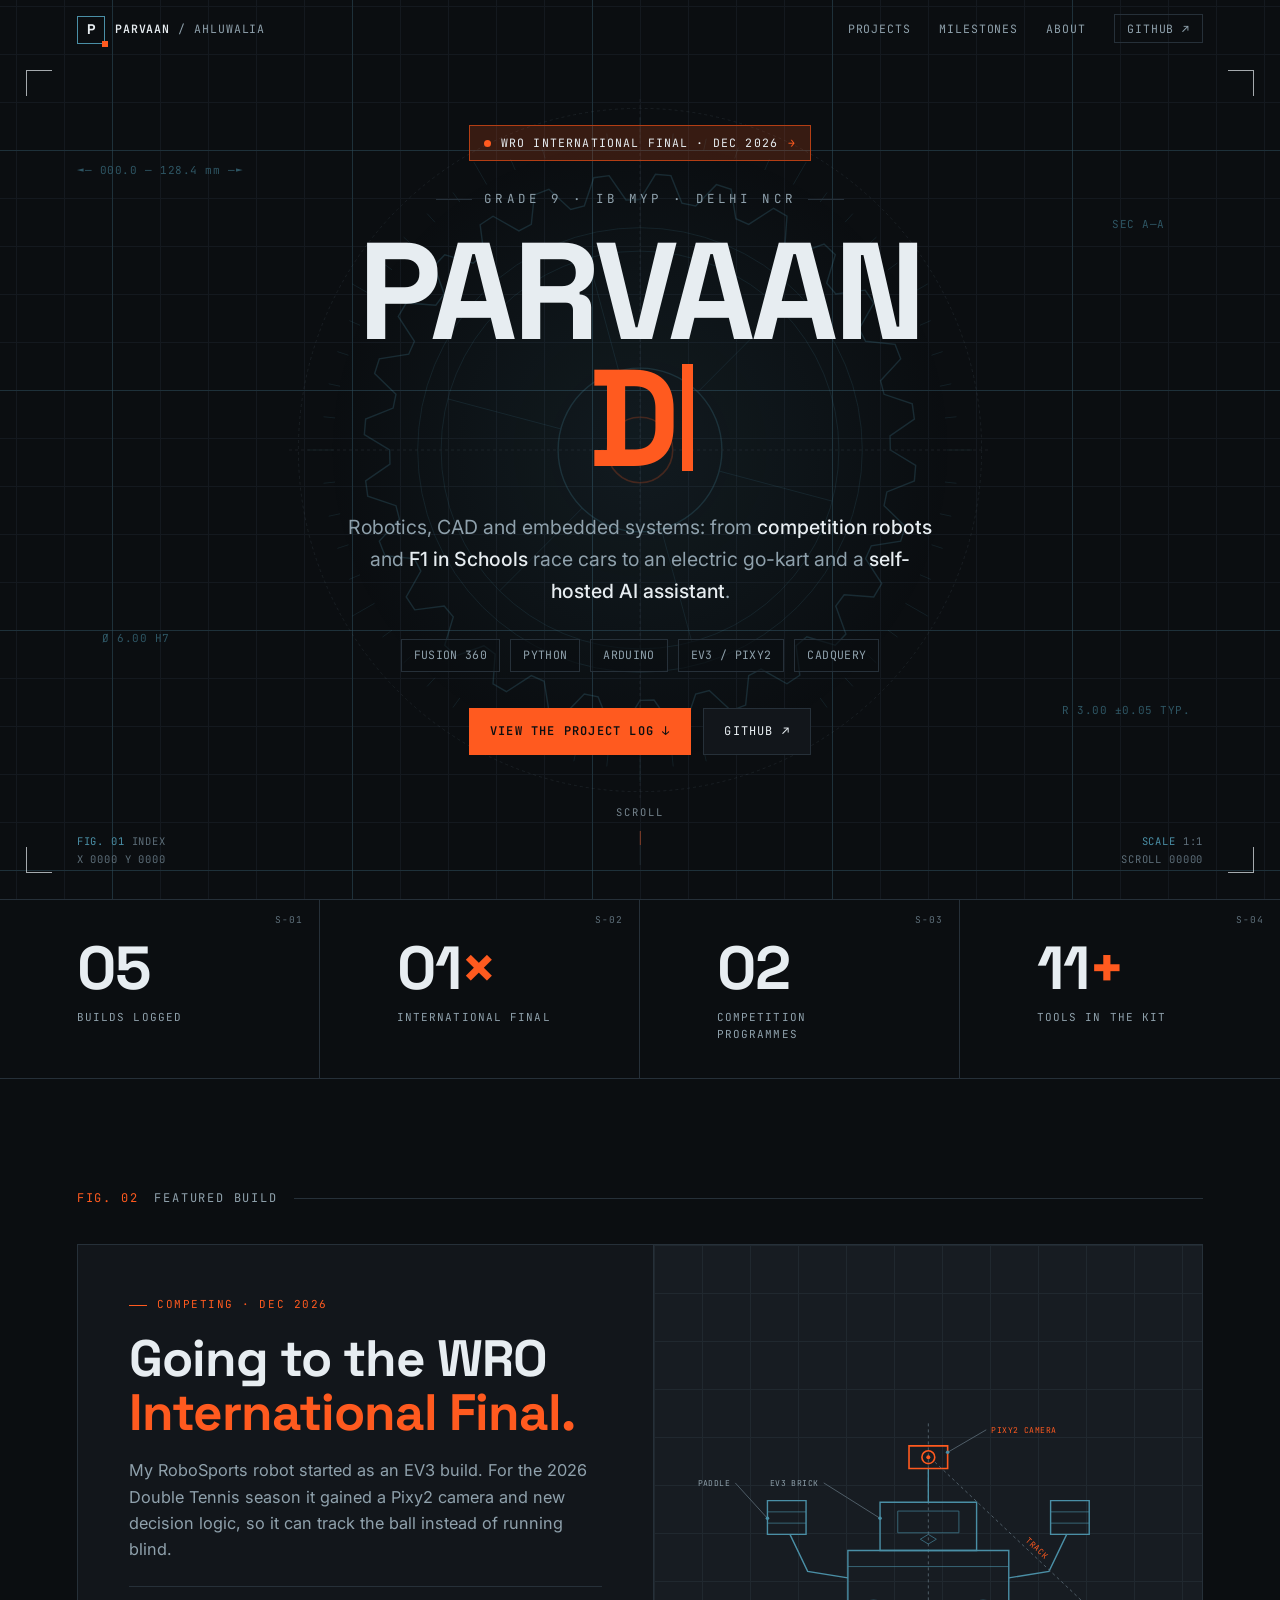
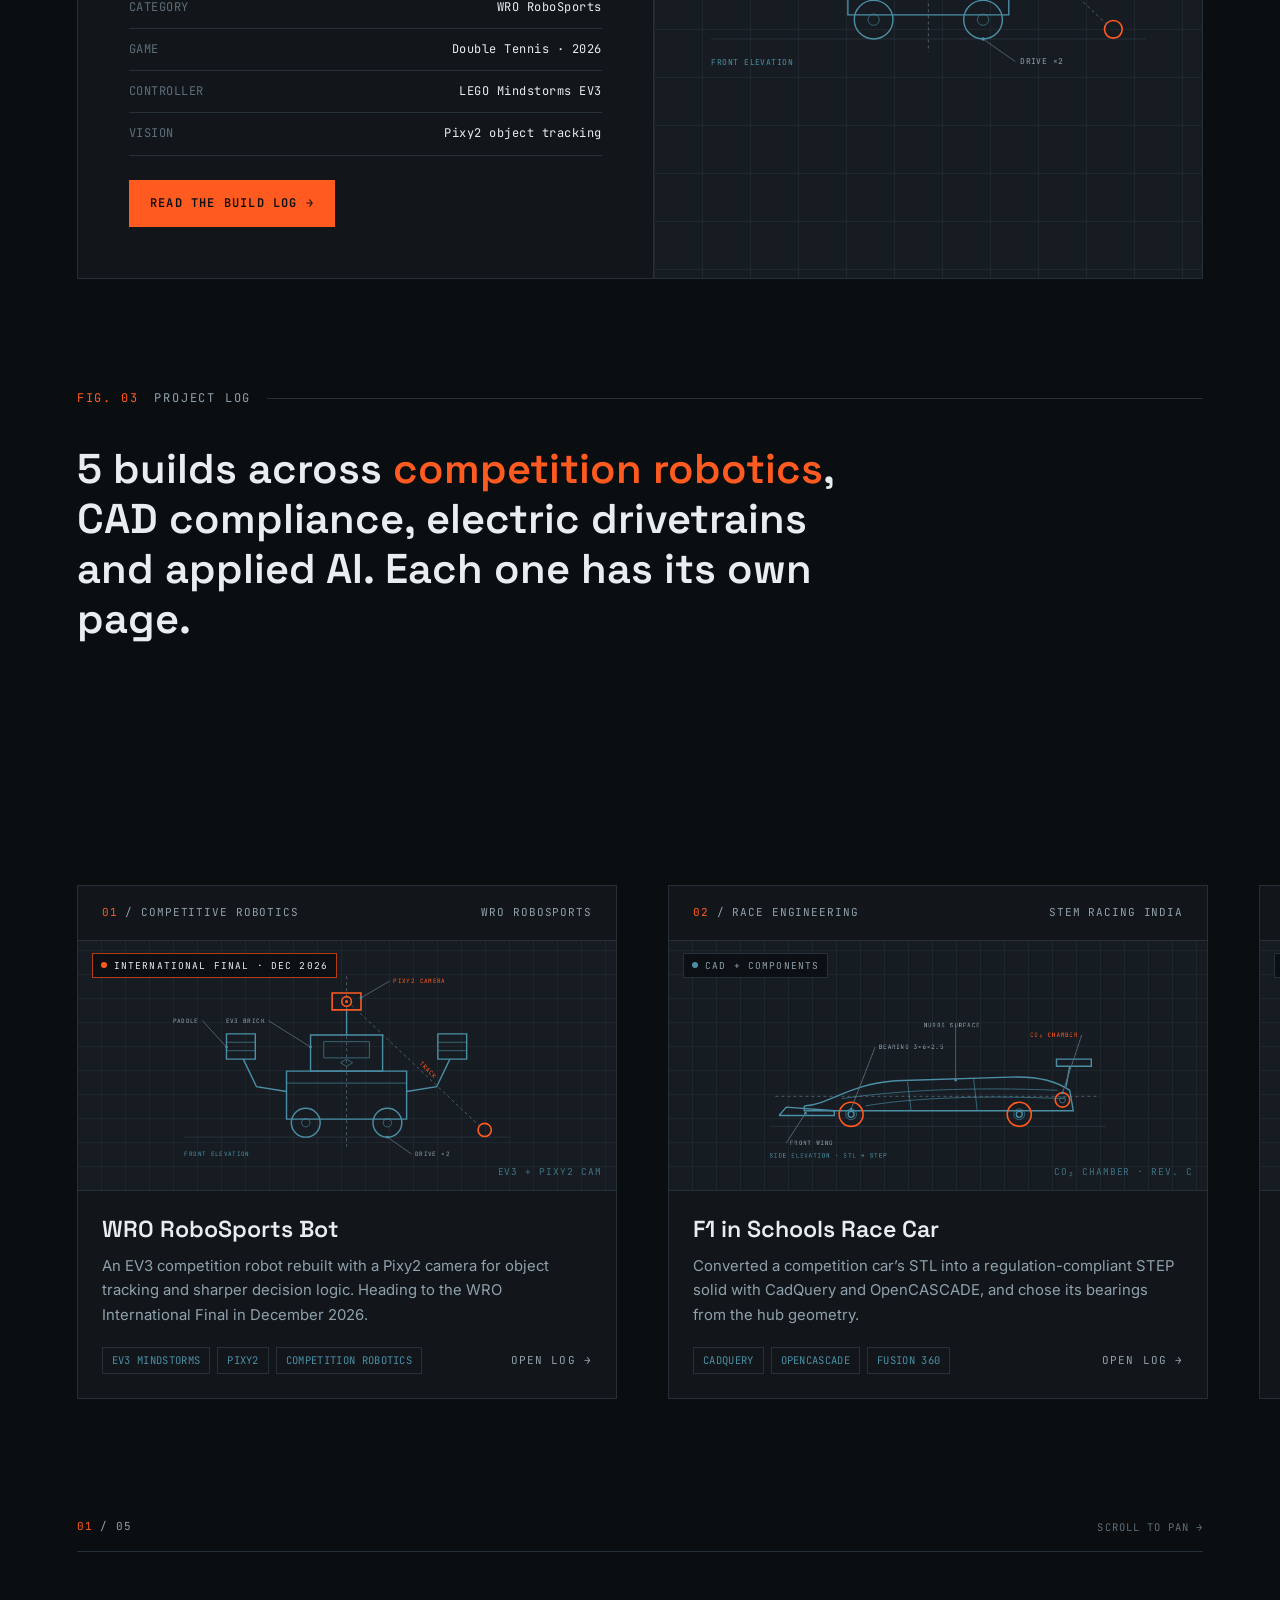
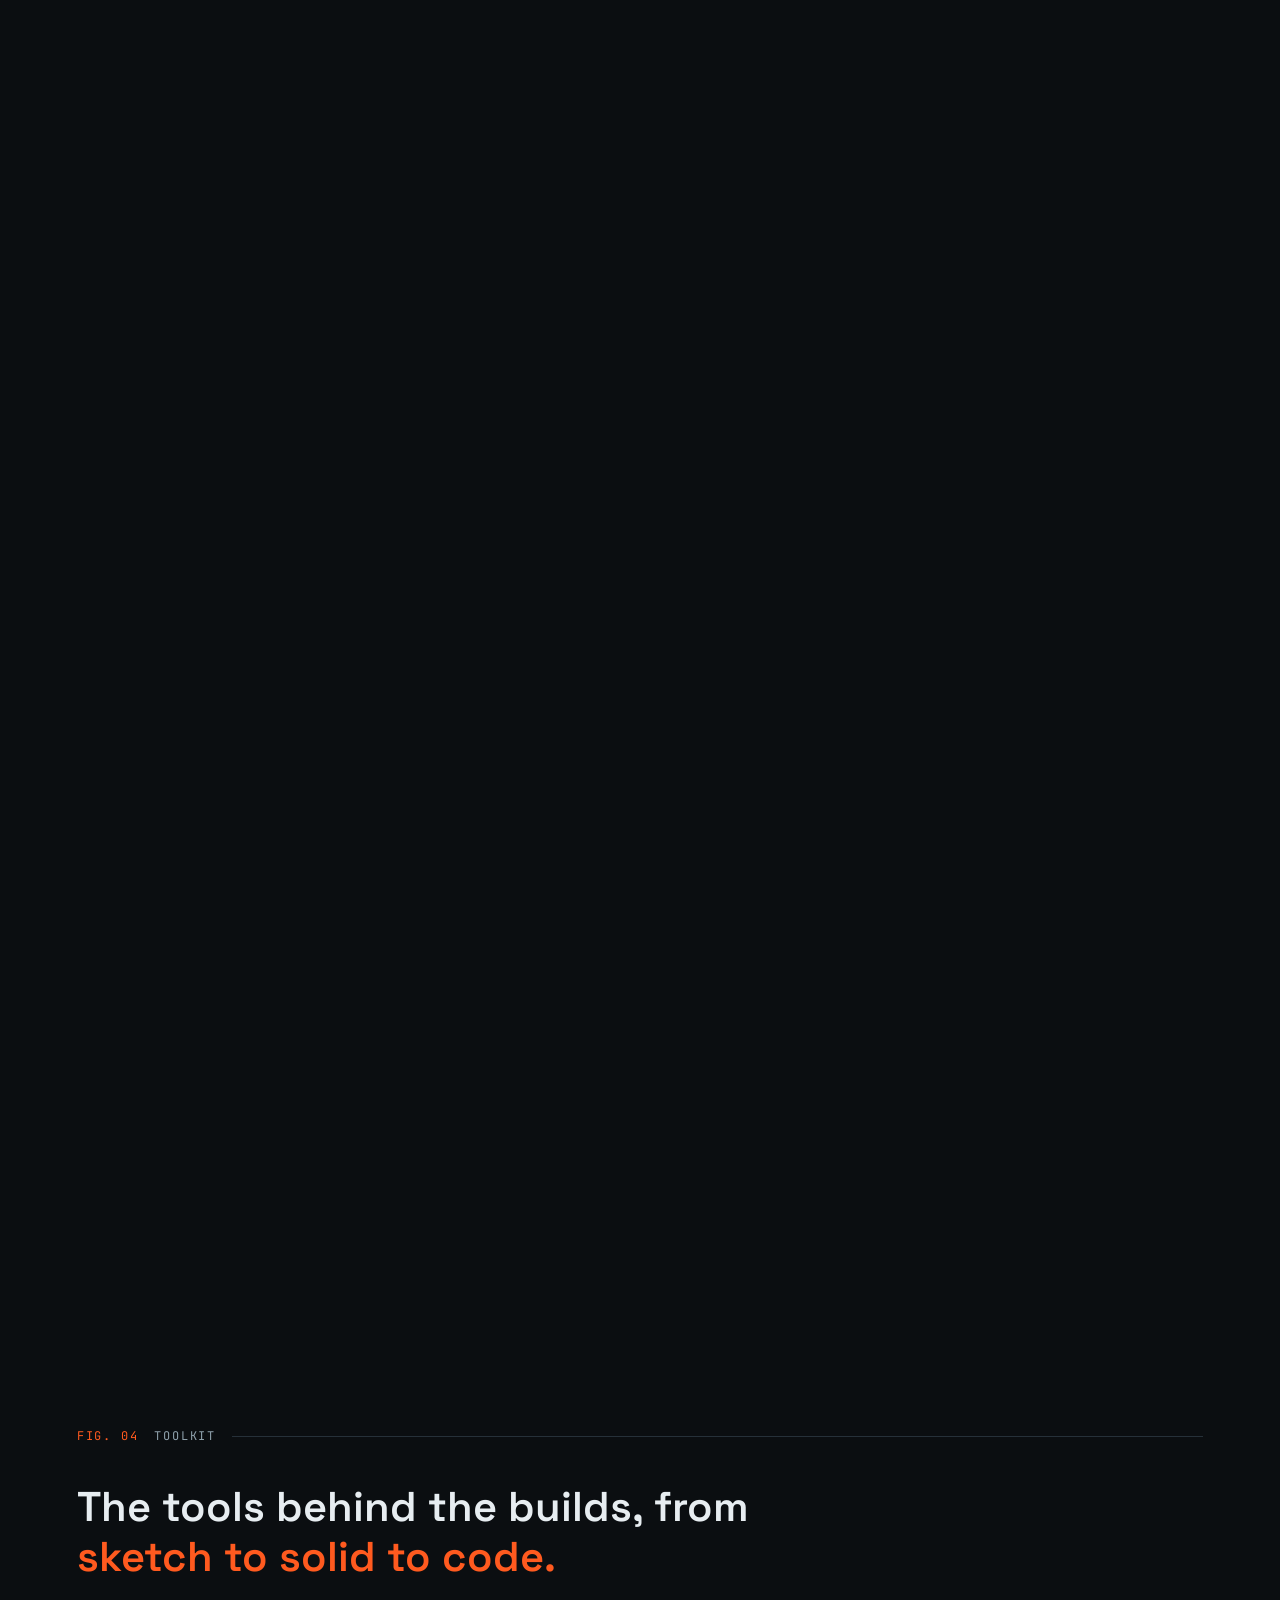
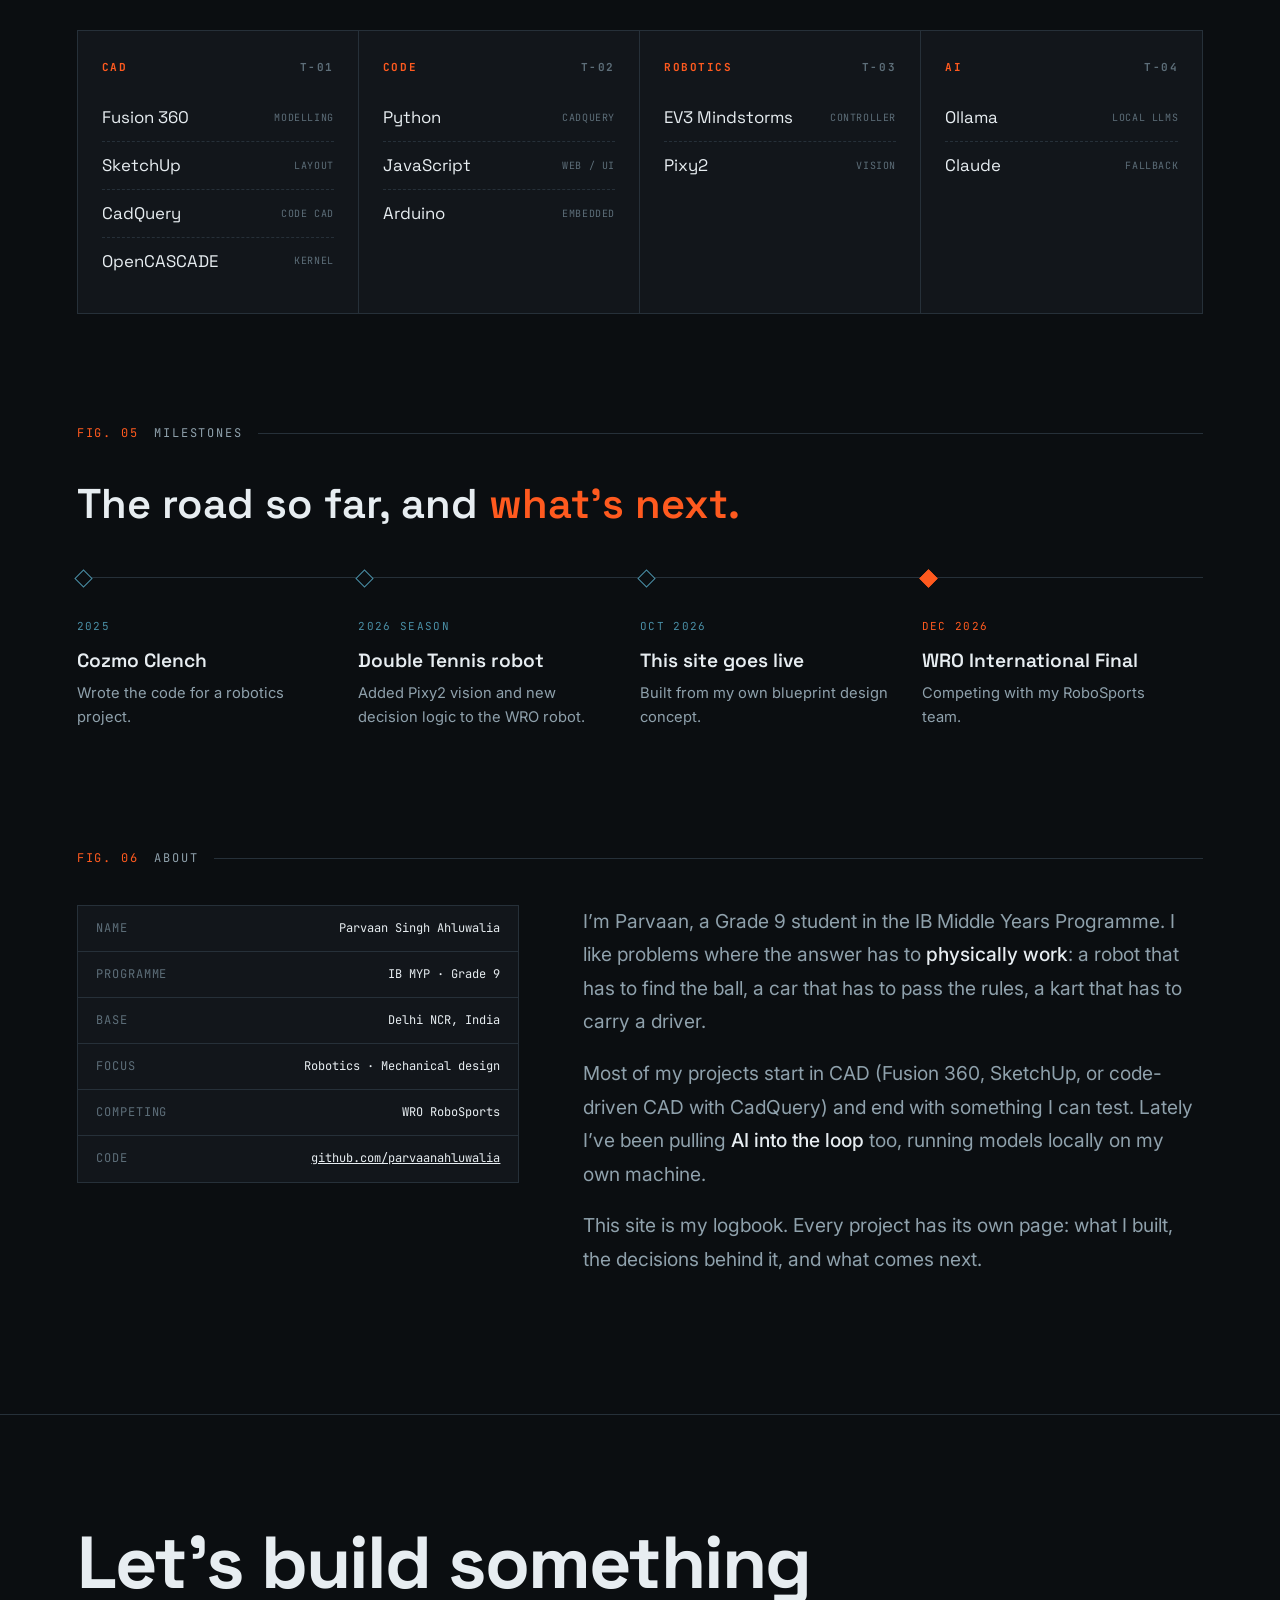
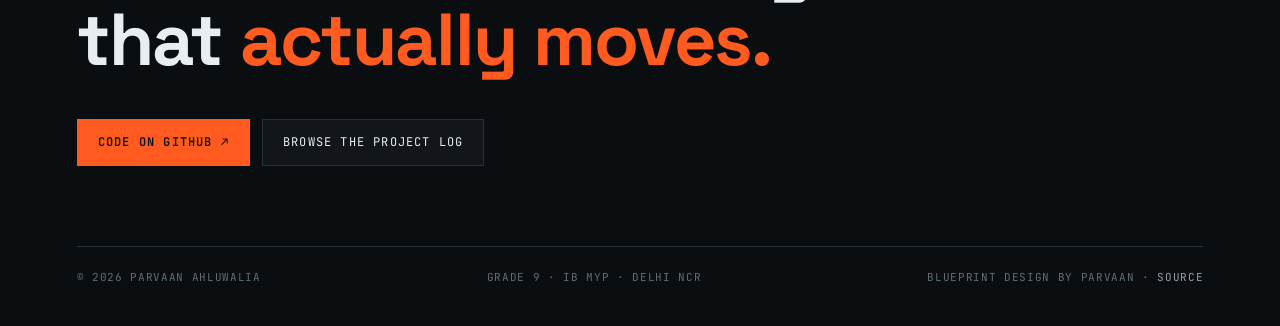
==== index.html @ 3b5e4db1 "Launch engineering portfolio site (blueprint design)" ====
<!DOCTYPE html>
<html lang="en">
<head>
<meta charset="UTF-8">
<meta name="viewport" content="width=device-width, initial-scale=1">
<title>Parvaan Ahluwalia: Engineering Portfolio</title>
<meta name="description" content="Parvaan Singh Ahluwalia: Grade 9 robotics and mechanical design portfolio. WRO International Finalist (Dec 2026), F1 in Schools CAD, an electric go-kart and a self-hosted AI assistant.">
<meta name="author" content="Parvaan Singh Ahluwalia">
<link rel="canonical" href="https://parvaanahluwalia.github.io/">
<meta name="theme-color" content="#0B0E11">
<meta property="og:type" content="website">
<meta property="og:site_name" content="Parvaan Ahluwalia · Engineering Portfolio">
<meta property="og:title" content="Parvaan Ahluwalia: Engineering Portfolio">
<meta property="og:description" content="Parvaan Singh Ahluwalia: Grade 9 robotics and mechanical design portfolio. WRO International Finalist (Dec 2026), F1 in Schools CAD, an electric go-kart and a self-hosted AI assistant.">
<meta property="og:url" content="https://parvaanahluwalia.github.io/">
<meta property="og:image" content="https://parvaanahluwalia.github.io/assets/og/home.png">
<meta property="og:image:width" content="1200">
<meta property="og:image:height" content="630">
<meta property="og:image:alt" content="Parvaan Ahluwalia: Engineering Portfolio">
<meta name="twitter:card" content="summary_large_image">
<meta name="twitter:title" content="Parvaan Ahluwalia: Engineering Portfolio">
<meta name="twitter:description" content="Parvaan Singh Ahluwalia: Grade 9 robotics and mechanical design portfolio. WRO International Finalist (Dec 2026), F1 in Schools CAD, an electric go-kart and a self-hosted AI assistant.">
<meta name="twitter:image" content="https://parvaanahluwalia.github.io/assets/og/home.png">
<link rel="icon" href="assets/favicon.svg" type="image/svg+xml">
<link rel="preconnect" href="https://fonts.googleapis.com">
<link rel="preconnect" href="https://fonts.gstatic.com" crossorigin>
<link href="https://fonts.googleapis.com/css2?family=Space+Grotesk:wght@500;600;700&family=JetBrains+Mono:wght@400;500;600&family=Inter:wght@400;500;600&display=swap" rel="stylesheet">
<link rel="stylesheet" href="assets/css/site.css">
<script type="application/ld+json">{"@context": "https://schema.org", "@type": "Person", "name": "Parvaan Singh Ahluwalia", "url": "https://parvaanahluwalia.github.io/", "sameAs": ["https://github.com/parvaanahluwalia"], "knowsAbout": ["Robotics", "Mechanical design", "CAD", "Embedded systems", "Applied AI"]}</script>
</head>
<body>
<a class="skip" href="#main">Skip to content</a>
<header class="nav">
  <a class="brand" href="" aria-label="Parvaan Ahluwalia: home"><span class="brand-mark">P</span><span class="brand-name"><b>PARVAAN</b> / AHLUWALIA</span></a>
  <nav aria-label="Main"><ul class="nav-links">
    <li class=""><a href="#projects">Projects</a></li>
    <li class="hide-sm"><a href="#milestones">Milestones</a></li>
    <li class="hide-sm"><a href="#about">About</a></li>
    <li><a class="nav-gh" href="https://github.com/parvaanahluwalia" rel="me noopener" target="_blank">GitHub ↗</a></li>
  </ul></nav>
</header>
<div class="crosshair" id="crosshair" aria-hidden="true"><span></span></div>
<main id="main">
<section class="hero" id="hero" aria-label="Introduction">
  <div class="bp-layer bp-minor" id="bpMinor"></div>
  <div class="bp-layer bp-major" id="bpMajor"></div>
  <div class="hero-glow"></div>
  <div class="hero-gear" id="heroGear"><svg class="dwg draw" viewBox="0 0 600 600" aria-hidden="true">
  <circle class="c" cx="300" cy="300" r="292"/>
  <line class="s2" x1="562.0" y1="300.0" x2="584.0" y2="300.0"/><line class="s2" x1="560.6" y1="327.4" x2="570.5" y2="328.4"/><line class="s2" x1="556.3" y1="354.5" x2="566.1" y2="356.6"/><line class="s2" x1="549.2" y1="381.0" x2="558.7" y2="384.1"/><line class="s2" x1="539.3" y1="406.6" x2="548.5" y2="410.6"/><line class="s2" x1="526.9" y1="431.0" x2="546.0" y2="442.0"/><line class="s2" x1="512.0" y1="454.0" x2="520.1" y2="459.9"/><line class="s2" x1="494.7" y1="475.3" x2="502.1" y2="482.0"/><line class="s2" x1="475.3" y1="494.7" x2="482.0" y2="502.1"/><line class="s2" x1="454.0" y1="512.0" x2="459.9" y2="520.1"/><line class="s2" x1="431.0" y1="526.9" x2="442.0" y2="546.0"/><line class="s2" x1="406.6" y1="539.3" x2="410.6" y2="548.5"/><line class="s2" x1="381.0" y1="549.2" x2="384.1" y2="558.7"/><line class="s2" x1="354.5" y1="556.3" x2="356.6" y2="566.1"/><line class="s2" x1="327.4" y1="560.6" x2="328.4" y2="570.5"/><line class="s2" x1="300.0" y1="562.0" x2="300.0" y2="584.0"/><line class="s2" x1="272.6" y1="560.6" x2="271.6" y2="570.5"/><line class="s2" x1="245.5" y1="556.3" x2="243.4" y2="566.1"/><line class="s2" x1="219.0" y1="549.2" x2="215.9" y2="558.7"/><line class="s2" x1="193.4" y1="539.3" x2="189.4" y2="548.5"/><line class="s2" x1="169.0" y1="526.9" x2="158.0" y2="546.0"/><line class="s2" x1="146.0" y1="512.0" x2="140.1" y2="520.1"/><line class="s2" x1="124.7" y1="494.7" x2="118.0" y2="502.1"/><line class="s2" x1="105.3" y1="475.3" x2="97.9" y2="482.0"/><line class="s2" x1="88.0" y1="454.0" x2="79.9" y2="459.9"/><line class="s2" x1="73.1" y1="431.0" x2="54.0" y2="442.0"/><line class="s2" x1="60.7" y1="406.6" x2="51.5" y2="410.6"/><line class="s2" x1="50.8" y1="381.0" x2="41.3" y2="384.1"/><line class="s2" x1="43.7" y1="354.5" x2="33.9" y2="356.6"/><line class="s2" x1="39.4" y1="327.4" x2="29.5" y2="328.4"/><line class="s2" x1="38.0" y1="300.0" x2="16.0" y2="300.0"/><line class="s2" x1="39.4" y1="272.6" x2="29.5" y2="271.6"/><line class="s2" x1="43.7" y1="245.5" x2="33.9" y2="243.4"/><line class="s2" x1="50.8" y1="219.0" x2="41.3" y2="215.9"/><line class="s2" x1="60.7" y1="193.4" x2="51.5" y2="189.4"/><line class="s2" x1="73.1" y1="169.0" x2="54.0" y2="158.0"/><line class="s2" x1="88.0" y1="146.0" x2="79.9" y2="140.1"/><line class="s2" x1="105.3" y1="124.7" x2="97.9" y2="118.0"/><line class="s2" x1="124.7" y1="105.3" x2="118.0" y2="97.9"/><line class="s2" x1="146.0" y1="88.0" x2="140.1" y2="79.9"/><line class="s2" x1="169.0" y1="73.1" x2="158.0" y2="54.0"/><line class="s2" x1="193.4" y1="60.7" x2="189.4" y2="51.5"/><line class="s2" x1="219.0" y1="50.8" x2="215.9" y2="41.3"/><line class="s2" x1="245.5" y1="43.7" x2="243.4" y2="33.9"/><line class="s2" x1="272.6" y1="39.4" x2="271.6" y2="29.5"/><line class="s2" x1="300.0" y1="38.0" x2="300.0" y2="16.0"/><line class="s2" x1="327.4" y1="39.4" x2="328.4" y2="29.5"/><line class="s2" x1="354.5" y1="43.7" x2="356.6" y2="33.9"/><line class="s2" x1="381.0" y1="50.8" x2="384.1" y2="41.3"/><line class="s2" x1="406.6" y1="60.7" x2="410.6" y2="51.5"/><line class="s2" x1="431.0" y1="73.1" x2="442.0" y2="54.0"/><line class="s2" x1="454.0" y1="88.0" x2="459.9" y2="79.9"/><line class="s2" x1="475.3" y1="105.3" x2="482.0" y2="97.9"/><line class="s2" x1="494.7" y1="124.7" x2="502.1" y2="118.0"/><line class="s2" x1="512.0" y1="146.0" x2="520.1" y2="140.1"/><line class="s2" x1="526.9" y1="169.0" x2="546.0" y2="158.0"/><line class="s2" x1="539.3" y1="193.4" x2="548.5" y2="189.4"/><line class="s2" x1="549.2" y1="219.0" x2="558.7" y2="215.9"/><line class="s2" x1="556.3" y1="245.5" x2="566.1" y2="243.4"/><line class="s2" x1="560.6" y1="272.6" x2="570.5" y2="271.6"/>
  <path class="s" d="M514.0,300.0 L535.6,313.2 L534.5,326.4 L511.0,335.8 L508.6,347.6 L526.8,365.3 L522.8,377.9 L497.7,381.9 L492.8,392.9 L506.6,414.2 L499.8,425.6 L474.5,423.8 L467.3,433.4 L476.0,457.3 L466.9,466.9 L442.6,459.6 L433.4,467.3 L436.6,492.5 L425.6,499.8 L403.5,487.3 L392.9,492.8 L390.3,518.0 L377.9,522.8 L359.2,505.6 L347.6,508.6 L339.5,532.7 L326.4,534.5 L312.0,513.7 L300.0,514.0 L286.8,535.6 L273.6,534.5 L264.2,511.0 L252.4,508.6 L234.7,526.8 L222.1,522.8 L218.1,497.7 L207.1,492.8 L185.8,506.6 L174.4,499.8 L176.2,474.5 L166.6,467.3 L142.7,476.0 L133.1,466.9 L140.4,442.6 L132.7,433.4 L107.5,436.6 L100.2,425.6 L112.7,403.5 L107.2,392.9 L82.0,390.3 L77.2,377.9 L94.4,359.2 L91.4,347.6 L67.3,339.5 L65.5,326.4 L86.3,312.0 L86.0,300.0 L64.4,286.8 L65.5,273.6 L89.0,264.2 L91.4,252.4 L73.2,234.7 L77.2,222.1 L102.3,218.1 L107.2,207.1 L93.4,185.8 L100.2,174.4 L125.5,176.2 L132.7,166.6 L124.0,142.7 L133.1,133.1 L157.4,140.4 L166.6,132.7 L163.4,107.5 L174.4,100.2 L196.5,112.7 L207.1,107.2 L209.7,82.0 L222.1,77.2 L240.8,94.4 L252.4,91.4 L260.5,67.3 L273.6,65.5 L288.0,86.3 L300.0,86.0 L313.2,64.4 L326.4,65.5 L335.8,89.0 L347.6,91.4 L365.3,73.2 L377.9,77.2 L381.9,102.3 L392.9,107.2 L414.2,93.4 L425.6,100.2 L423.8,125.5 L433.4,132.7 L457.3,124.0 L466.9,133.1 L459.6,157.4 L467.3,166.6 L492.5,163.4 L499.8,174.4 L487.3,196.5 L492.8,207.1 L518.0,209.7 L522.8,222.1 L505.6,240.8 L508.6,252.4 L532.7,260.5 L534.5,273.6 L513.7,288.0 Z"/>
  <circle class="s2" cx="300" cy="300" r="190"/>
  <circle class="s2" cx="300" cy="300" r="170"/>
  <line class="s2" x1="367.6" y1="318.0" x2="464.3" y2="343.7"/><line class="s2" x1="318.2" y1="367.6" x2="344.3" y2="464.1"/><line class="s2" x1="250.6" y1="349.6" x2="180.0" y2="420.4"/><line class="s2" x1="232.4" y1="282.0" x2="135.7" y2="256.3"/><line class="s2" x1="281.8" y1="232.4" x2="255.7" y2="135.9"/><line class="s2" x1="349.4" y1="250.4" x2="420.0" y2="179.6"/>
  <circle class="s" cx="300" cy="300" r="70"/>
  <circle class="a" cx="300" cy="300" r="28"/>
  <line class="c" x1="0" y1="300" x2="600" y2="300"/>
  <line class="c" x1="300" y1="0" x2="300" y2="600"/>
</svg></div>
  <div class="dim-line" style="top:18%;left:6%">◄— 000.0 — 128.4 mm —►</div>
  <div class="dim-line" style="bottom:20%;right:7%">R 3.00 ±0.05 TYP.</div>
  <div class="dim-line" style="top:24%;right:9%">SEC A—A</div>
  <div class="dim-line" style="bottom:28%;left:8%">Ø 6.00 H7</div>
  <span class="corner tl"></span><span class="corner tr"></span><span class="corner bl"></span><span class="corner br"></span>
  <div class="hero-content" id="heroContent">
    <a class="badge" href="projects/wro-robosports/"><span class="dot"></span>WRO International Final · Dec 2026 <span class="arrow">→</span></a>
    <div class="eyebrow">Grade 9 · IB MYP · Delhi NCR</div>
    <h1>PARVAAN<br><span class="word" id="heroWord" data-words="BUILDS.,DESIGNS.,CODES.,COMPETES.">BUILDS.</span><span class="caret" aria-hidden="true"></span></h1>
    <p class="hero-sub">Robotics, CAD and embedded systems: from <strong>competition robots</strong> and <strong>F1 in Schools</strong> race cars to an electric go-kart and a <strong>self-hosted AI assistant</strong>.</p>
    <div class="hero-tags"><span>FUSION 360</span><span>PYTHON</span><span>ARDUINO</span><span>EV3 / PIXY2</span><span>CADQUERY</span></div>
    <div class="hero-ctas">
      <a class="btn primary" href="#projects">View the project log ↓</a>
      <a class="btn" href="https://github.com/parvaanahluwalia" rel="me noopener" target="_blank">GitHub ↗</a>
    </div>
  </div>
  <div class="readout" aria-hidden="true"><span class="tag">FIG. 01</span> INDEX<br><span id="coord">X 0000  Y 0000</span></div>
  <div class="readout readout-r" aria-hidden="true"><span class="tag">SCALE</span> 1:1<br>SCROLL <span id="scrollY">00000</span></div>
  <div class="scroll-cue" aria-hidden="true"><span>Scroll</span><div class="track"></div></div>
</section>

<section class="stats" aria-label="At a glance">
  <div class="stat reveal" data-ref="S-01"><div class="n"><span data-count="5">05</span></div><div class="l">Builds logged</div></div>
  <div class="stat reveal" data-ref="S-02"><div class="n"><span data-count="1">01</span><span class="u">×</span></div><div class="l">International final</div></div>
  <div class="stat reveal" data-ref="S-03"><div class="n"><span data-count="2">02</span></div><div class="l">Competition programmes</div></div>
  <div class="stat reveal" data-ref="S-04"><div class="n"><span data-count="11">11</span><span class="u">+</span></div><div class="l">Tools in the kit</div></div>
</section>

<section class="section" aria-labelledby="featured-h">
  <div class="section-label"><span class="num">FIG. 02</span> Featured build</div>
  <div class="feature reveal">
    <div class="feature-copy">
      <span class="kicker">Competing · Dec 2026</span>
      <h2 id="featured-h">Going to the WRO <span style="color:var(--accent)">International Final.</span></h2>
      <p>My RoboSports robot started as an EV3 build. For the 2026 Double Tennis season it gained a Pixy2 camera and new decision logic, so it can track the ball instead of running blind.</p>
      <ul class="spec-list">
        <li><span>Category</span><span>WRO RoboSports</span></li>
        <li><span>Game</span><span>Double Tennis · 2026</span></li>
        <li><span>Controller</span><span>LEGO Mindstorms EV3</span></li>
        <li><span>Vision</span><span>Pixy2 object tracking</span></li>
      </ul>
      <a class="btn primary" href="projects/wro-robosports/">Read the build log →</a>
    </div>
    <div class="feature-visual"><div class="gridpaper"></div><svg class="dwg draw" viewBox="0 0 600 340" role="img" aria-label="Front elevation drawing of the WRO RoboSports robot with Pixy2 camera">
  <line class="c" x1="300" y1="22" x2="300" y2="306"/>
  <line class="g" x1="30" y1="290" x2="570" y2="290"/>
  <rect class="s" x="200" y="180" width="200" height="80"/>
  <line class="s2" x1="200" y1="200" x2="400" y2="200"/>
  <rect class="s" x="240" y="120" width="120" height="60"/>
  <rect class="s2" x="262" y="131" width="76" height="27"/>
  <path class="s2" d="M290 166 L300 160 L310 166 L300 172 Z"/>
  <line class="s" x1="300" y1="120" x2="300" y2="78"/>
  <rect class="a" x="276" y="50" width="48" height="28"/>
  <circle class="a" cx="300" cy="64" r="8"/>
  <circle class="af" cx="300" cy="64" r="2.5"/>
  <circle class="s" cx="232" cy="266" r="24"/><circle class="s2" cx="232" cy="266" r="7"/>
  <circle class="s" cx="368" cy="266" r="24"/><circle class="s2" cx="368" cy="266" r="7"/>
  <path class="s" d="M200 214 L150 206 L128 160"/>
  <path class="s" d="M400 214 L450 206 L472 160"/>
  <rect class="s" x="100" y="118" width="48" height="42"/>
  <rect class="s" x="452" y="118" width="48" height="42"/>
  <line class="s2" x1="100" y1="132" x2="148" y2="132"/><line class="s2" x1="100" y1="146" x2="148" y2="146"/>
  <line class="s2" x1="452" y1="132" x2="500" y2="132"/><line class="s2" x1="452" y1="146" x2="500" y2="146"/>
  <circle class="a" cx="530" cy="278" r="11"/>
  <path class="c" d="M308 70 L522 272"/>
  <text x="420" y="168" class="t-a" transform="rotate(43 420 168)">TRACK</text>
  <path class="d" d="M324 58 L372 30"/><circle class="lf" cx="324" cy="58" r="2.2"/><text x="378" y="33.5" text-anchor="start" class="t-a">PIXY2 CAMERA</text>
  <path class="d" d="M240 140 L170 96"/><circle class="lf" cx="240" cy="140" r="2.2"/><text x="164" y="99.5" text-anchor="end" class="">EV3 BRICK</text>
  <path class="d" d="M100 140 L60 96"/><circle class="lf" cx="100" cy="140" r="2.2"/><text x="54" y="99.5" text-anchor="end" class="">PADDLE</text>
  <path class="d" d="M368 290 L408 318"/><circle class="lf" cx="368" cy="290" r="2.2"/><text x="414" y="321.5" text-anchor="start" class="">DRIVE ×2</text>
  <text x="30" y="322" class="t-l">FRONT ELEVATION</text>
</svg></div>
  </div>
</section>

<section class="section" id="projects" aria-labelledby="projects-h">
  <div class="section-label"><span class="num">FIG. 03</span> Project log</div>
  <h2 class="section-title" id="projects-h">5 builds across <em>competition robotics</em>, CAD compliance, electric drivetrains and applied AI. Each one has its own page.</h2>
  <div class="rail-wrap" id="railWrap">
    <div class="rail-sticky">
      <div class="rail-track" id="railTrack">
      <a class="card" href="projects/wro-robosports/">
        <div class="card-head"><span><span class="id">01</span> / Competitive robotics</span><span>WRO RoboSports</span></div>
        <div class="card-visual"><span class="status live">International Final · Dec 2026</span><svg class="dwg draw" viewBox="0 0 600 340" role="img" aria-label="Front elevation drawing of the WRO RoboSports robot with Pixy2 camera">
  <line class="c" x1="300" y1="22" x2="300" y2="306"/>
  <line class="g" x1="30" y1="290" x2="570" y2="290"/>
  <rect class="s" x="200" y="180" width="200" height="80"/>
  <line class="s2" x1="200" y1="200" x2="400" y2="200"/>
  <rect class="s" x="240" y="120" width="120" height="60"/>
  <rect class="s2" x="262" y="131" width="76" height="27"/>
  <path class="s2" d="M290 166 L300 160 L310 166 L300 172 Z"/>
  <line class="s" x1="300" y1="120" x2="300" y2="78"/>
  <rect class="a" x="276" y="50" width="48" height="28"/>
  <circle class="a" cx="300" cy="64" r="8"/>
  <circle class="af" cx="300" cy="64" r="2.5"/>
  <circle class="s" cx="232" cy="266" r="24"/><circle class="s2" cx="232" cy="266" r="7"/>
  <circle class="s" cx="368" cy="266" r="24"/><circle class="s2" cx="368" cy="266" r="7"/>
  <path class="s" d="M200 214 L150 206 L128 160"/>
  <path class="s" d="M400 214 L450 206 L472 160"/>
  <rect class="s" x="100" y="118" width="48" height="42"/>
  <rect class="s" x="452" y="118" width="48" height="42"/>
  <line class="s2" x1="100" y1="132" x2="148" y2="132"/><line class="s2" x1="100" y1="146" x2="148" y2="146"/>
  <line class="s2" x1="452" y1="132" x2="500" y2="132"/><line class="s2" x1="452" y1="146" x2="500" y2="146"/>
  <circle class="a" cx="530" cy="278" r="11"/>
  <path class="c" d="M308 70 L522 272"/>
  <text x="420" y="168" class="t-a" transform="rotate(43 420 168)">TRACK</text>
  <path class="d" d="M324 58 L372 30"/><circle class="lf" cx="324" cy="58" r="2.2"/><text x="378" y="33.5" text-anchor="start" class="t-a">PIXY2 CAMERA</text>
  <path class="d" d="M240 140 L170 96"/><circle class="lf" cx="240" cy="140" r="2.2"/><text x="164" y="99.5" text-anchor="end" class="">EV3 BRICK</text>
  <path class="d" d="M100 140 L60 96"/><circle class="lf" cx="100" cy="140" r="2.2"/><text x="54" y="99.5" text-anchor="end" class="">PADDLE</text>
  <path class="d" d="M368 290 L408 318"/><circle class="lf" cx="368" cy="290" r="2.2"/><text x="414" y="321.5" text-anchor="start" class="">DRIVE ×2</text>
  <text x="30" y="322" class="t-l">FRONT ELEVATION</text>
</svg><span class="glyph-label">EV3 + PIXY2 CAM</span></div>
        <div class="card-body">
          <h3>WRO RoboSports Bot</h3>
          <p>An EV3 competition robot rebuilt with a Pixy2 camera for object tracking and sharper decision logic. Heading to the WRO International Final in December 2026.</p>
          <div class="card-foot"><div class="chips"><span>EV3 MINDSTORMS</span><span>PIXY2</span><span>COMPETITION ROBOTICS</span></div><span class="card-cta">Open log <span class="arr">→</span></span></div>
        </div>
      </a>
      <a class="card" href="projects/f1-in-schools/">
        <div class="card-head"><span><span class="id">02</span> / Race engineering</span><span>STEM Racing India</span></div>
        <div class="card-visual"><span class="status ">CAD + components</span><svg class="dwg draw" viewBox="0 0 600 340" role="img" aria-label="Side elevation drawing of the F1 in Schools race car">
  <line class="g" x1="20" y1="272" x2="580" y2="272"/>
  <line class="c" x1="30" y1="222" x2="570" y2="222"/>
  <path class="s" d="M78 238 C 120 236 150 202 230 196 L 420 190 C 468 188 500 198 520 212 L 526 246 L 78 246 Z"/>
  <path class="s2" d="M140 226 C 230 212 360 206 500 212"/>
  <path class="s2" d="M180 238 C 260 224 380 220 512 226"/>
  <path class="s2" d="M250 198 C 252 214 254 230 256 246"/>
  <path class="s2" d="M360 192 C 362 210 364 228 366 246"/>
  <path class="s" d="M36 254 L128 254 L128 246 L48 240 Z"/>
  <rect class="s" x="498" y="160" width="58" height="12"/>
  <line class="s" x1="520" y1="172" x2="514" y2="206"/>
  <circle class="a" cx="508" cy="228" r="12"/><circle class="s2" cx="508" cy="228" r="5"/>
  <circle class="a" cx="156" cy="252" r="20"/><circle class="s" cx="156" cy="252" r="5"/><circle class="s2" cx="156" cy="252" r="9"/>
  <circle class="a" cx="436" cy="252" r="20"/><circle class="s" cx="436" cy="252" r="5"/><circle class="s2" cx="436" cy="252" r="9"/>
  <path class="d" d="M508 216 L540 120"/><circle class="lf" cx="508" cy="216" r="2.2"/><text x="534" y="123.5" text-anchor="end" class="t-a">CO₂ CHAMBER</text>
  <path class="d" d="M156 243 L196 140"/><circle class="lf" cx="156" cy="243" r="2.2"/><text x="202" y="143.5" text-anchor="start" class="">BEARING 3×6×2.5</text>
  <path class="d" d="M330 195 L330 104"/><circle class="lf" cx="330" cy="195" r="2.2"/><text x="324" y="107.5" text-anchor="middle" class="">NURBS SURFACE</text>
  <path class="d" d="M80 250 L48 300"/><circle class="lf" cx="80" cy="250" r="2.2"/><text x="54" y="303.5" text-anchor="start" class="">FRONT WING</text>
  <text x="20" y="324" class="t-l">SIDE ELEVATION · STL → STEP</text>
</svg><span class="glyph-label">CO₂ CHAMBER · REV. C</span></div>
        <div class="card-body">
          <h3>F1 in Schools Race Car</h3>
          <p>Converted a competition car’s STL into a regulation-compliant STEP solid with CadQuery and OpenCASCADE, and chose its bearings from the hub geometry.</p>
          <div class="card-foot"><div class="chips"><span>CADQUERY</span><span>OPENCASCADE</span><span>FUSION 360</span></div><span class="card-cta">Open log <span class="arr">→</span></span></div>
        </div>
      </a>
      <a class="card" href="projects/ev-go-kart/">
        <div class="card-head"><span><span class="id">03</span> / Electric vehicle</span><span>Personal build</span></div>
        <div class="card-visual"><span class="status wip">Design + sourcing</span><svg class="dwg draw" viewBox="0 0 600 340" role="img" aria-label="Plan view drawing of the electric go-kart layout">
  <line class="c" x1="40" y1="170" x2="560" y2="170"/>
  <path class="s" d="M130 120 L170 92 L440 92 L460 110 L460 230 L440 248 L170 248 L130 220 Z"/>
  <path class="s2" d="M170 92 L170 248 M440 92 L440 248"/>
  <rect class="s" x="156" y="54" width="48" height="28"/><rect class="s" x="156" y="258" width="48" height="28"/>
  <rect class="s" x="400" y="50" width="56" height="34"/><rect class="s" x="400" y="256" width="56" height="34"/>
  <line class="s2" x1="180" y1="82" x2="180" y2="258"/>
  <line class="s" x1="428" y1="84" x2="428" y2="256"/>
  <rect class="s" x="296" y="132" width="72" height="76" rx="10"/>
  <rect class="s2" x="306" y="142" width="52" height="56" rx="6"/>
  <circle class="s" cx="246" cy="170" r="18"/>
  <line class="s2" x1="228" y1="170" x2="184" y2="170"/>
  <rect class="a" x="380" y="104" width="30" height="132"/>
  <line class="a" x1="390" y1="120" x2="390" y2="220"/>
  <rect class="a" x="474" y="148" width="44" height="44"/>
  <path class="a" d="M474 160 L428 156 M474 180 L428 184"/>
  <path class="d" d="M518 170 L548 120"/><circle class="lf" cx="518" cy="170" r="2.2"/><text x="542" y="123.5" text-anchor="end" class="t-a">MOTOR</text>
  <path class="d" d="M395 236 L470 316"/><circle class="lf" cx="395" cy="236" r="2.2"/><text x="476" y="319.5" text-anchor="start" class="t-a">BATTERY PACK</text>
  <path class="d" d="M246 152 L250 32"/><circle class="lf" cx="246" cy="152" r="2.2"/><text x="244" y="35.5" text-anchor="middle" class="">STEERING</text>
  <path class="d" d="M332 208 L332 316"/><circle class="lf" cx="332" cy="208" r="2.2"/><text x="326" y="319.5" text-anchor="middle" class="">SEAT</text>
  <text x="30" y="324" class="t-l">PLAN VIEW</text>
</svg><span class="glyph-label">PLAN VIEW · LAYOUT</span></div>
        <div class="card-body">
          <h3>DIY EV Go-Kart</h3>
          <p>An electric go-kart planned end to end: chassis layout in SketchUp, a full bill of materials audited line by line, and sourcing for the drivetrain and battery.</p>
          <div class="card-foot"><div class="chips"><span>SKETCHUP</span><span>BOM PLANNING</span><span>ELECTRIC DRIVETRAIN</span></div><span class="card-cta">Open log <span class="arr">→</span></span></div>
        </div>
      </a>
      <a class="card" href="projects/jarvis/">
        <div class="card-head"><span><span class="id">04</span> / Applied AI</span><span>Self-hosted</span></div>
        <div class="card-visual"><span class="status done">Built · iterating</span><svg class="dwg draw" viewBox="0 0 600 340" role="img" aria-label="System diagram of the J.A.R.V.I.S. assistant">
  <circle class="c" cx="300" cy="160" r="140"/>
  <circle class="s2" cx="300" cy="160" r="112"/>
  <circle class="s2" cx="300" cy="160" r="74"/>
  <circle class="s" cx="300" cy="160" r="34"/>
  <line class="s2" x1="300" y1="160" x2="300.0" y2="48.0"/><line class="s2" x1="300" y1="160" x2="343.5" y2="100.1"/><line class="s2" x1="300" y1="160" x2="406.5" y2="125.4"/><line class="s2" x1="300" y1="160" x2="370.4" y2="182.9"/><line class="s2" x1="300" y1="160" x2="365.8" y2="250.6"/><line class="s2" x1="300" y1="160" x2="300.0" y2="234.0"/><line class="s2" x1="300" y1="160" x2="234.2" y2="250.6"/><line class="s2" x1="300" y1="160" x2="229.6" y2="182.9"/><line class="s2" x1="300" y1="160" x2="193.5" y2="125.4"/><line class="s2" x1="300" y1="160" x2="256.5" y2="100.1"/>
  <circle class="a" cx="300.0" cy="48.0" r="5"/><circle class="s" cx="343.5" cy="100.1" r="3.5"/><circle class="s" cx="406.5" cy="125.4" r="5"/><circle class="s" cx="370.4" cy="182.9" r="3.5"/><circle class="a" cx="365.8" cy="250.6" r="5"/><circle class="s" cx="300.0" cy="234.0" r="3.5"/><circle class="s" cx="234.2" cy="250.6" r="5"/><circle class="s" cx="229.6" cy="182.9" r="3.5"/><circle class="s" cx="193.5" cy="125.4" r="5"/><circle class="s" cx="256.5" cy="100.1" r="3.5"/>
  <circle class="af" cx="300" cy="160" r="9"/>
  <path class="a" d="M100 300 L104 300.0 L108 299.9 L112 299.9 L116 299.8 L120 299.8 L124 299.9 L128 300.0 L132 300.2 L136 300.3 L140 300.5 L144 300.6 L148 300.5 L152 300.3 L156 300.0 L160 299.5 L164 299.0 L168 298.6 L172 298.4 L176 298.5 L180 299.1 L184 300.1 L188 301.3 L192 302.5 L196 303.4 L200 303.7 L204 303.2 L208 301.9 L212 299.8 L216 297.4 L220 295.1 L224 293.5 L228 293.1 L232 294.2 L236 296.7 L240 300.4 L244 304.4 L248 308.0 L252 310.2 L256 310.5 L260 308.6 L264 304.6 L268 299.4 L272 293.9 L276 289.4 L280 286.9 L284 287.0 L288 289.8 L292 294.7 L296 300.8 L300 306.8 L304 311.4 L308 313.7 L312 313.2 L316 310.0 L320 305.0 L324 299.1 L328 293.7 L332 289.9 L336 288.3 L340 289.1 L344 292.0 L348 296.2 L352 300.7 L356 304.7 L360 307.3 L364 308.2 L368 307.4 L372 305.2 L376 302.4 L380 299.5 L384 297.1 L388 295.7 L392 295.4 L396 295.9 L400 297.2 L404 298.8 L408 300.3 L412 301.4 L416 302.1 L420 302.2 L424 301.8 L428 301.2 L432 300.5 L436 299.9 L440 299.4 L444 299.2 L448 299.2 L452 299.3 L456 299.6 L460 299.8 L464 300.0 L468 300.2 L472 300.3 L476 300.3 L480 300.2 L484 300.1 L488 300.0 L492 300.0 L496 299.9 L500 299.9"/>
  <path class="d" d="M300 48 L180 22"/><circle class="lf" cx="300" cy="48" r="2.2"/><text x="174" y="25.5" text-anchor="end" class="t-a">LOCAL MODELS — OLLAMA</text>
  <path class="d" d="M406 196 L446 238"/><circle class="lf" cx="406" cy="196" r="2.2"/><text x="452" y="241.5" text-anchor="start" class="">FALLBACK — CLAUDE</text>
  <path class="d" d="M370 103 L460 70"/><circle class="lf" cx="370" cy="103" r="2.2"/><text x="466" y="73.5" text-anchor="start" class="">MEMORY BANK</text>
  <path class="d" d="M194 196 L120 230"/><circle class="lf" cx="194" cy="196" r="2.2"/><text x="114" y="233.5" text-anchor="end" class="">STL GENERATION</text>
  <text x="300" y="330" text-anchor="middle">VOICE I/O</text>
  <text x="20" y="330" class="t-l">SYSTEM DIAGRAM</text>
</svg><span class="glyph-label">LOCAL INFERENCE · OLLAMA</span></div>
        <div class="card-body">
          <h3>J.A.R.V.I.S. Assistant</h3>
          <p>A self-hosted AI assistant in a single HTML file: 3D particle UI, voice in and out, local Ollama models with Claude as fallback, STL generation and a persistent memory.</p>
          <div class="card-foot"><div class="chips"><span>OLLAMA</span><span>VOICE I/O</span><span>3D PARTICLES</span></div><span class="card-cta">Open log <span class="arr">→</span></span></div>
        </div>
      </a>
      <a class="card" href="projects/cozmo-clench/">
        <div class="card-head"><span><span class="id">05</span> / Robotics</span><span>2025</span></div>
        <div class="card-visual"><span class="status done">Completed · 2025</span><svg class="dwg draw" viewBox="0 0 600 340" role="img" aria-label="Control schematic for the Cozmo Clench project">
  <line class="c" x1="300" y1="30" x2="300" y2="310"/>
  <rect class="s" x="238" y="112" width="124" height="116"/>
  <rect class="s2" x="258" y="132" width="84" height="76"/>
  <circle class="lf" cx="250" cy="124" r="3"/>
  <line class="s2" x1="222" y1="128" x2="238" y2="128"/><line class="s2" x1="362" y1="128" x2="378" y2="128"/><line class="s2" x1="222" y1="146" x2="238" y2="146"/><line class="s2" x1="362" y1="146" x2="378" y2="146"/><line class="s2" x1="222" y1="164" x2="238" y2="164"/><line class="s2" x1="362" y1="164" x2="378" y2="164"/><line class="s2" x1="222" y1="182" x2="238" y2="182"/><line class="s2" x1="362" y1="182" x2="378" y2="182"/><line class="s2" x1="222" y1="200" x2="238" y2="200"/><line class="s2" x1="362" y1="200" x2="378" y2="200"/><line class="s2" x1="222" y1="218" x2="238" y2="218"/><line class="s2" x1="362" y1="218" x2="378" y2="218"/>
  <path class="a" d="M170 120 L118 170 L170 220"/>
  <path class="a" d="M430 120 L482 170 L430 220"/>
  <line class="s" x1="378" y1="146" x2="420" y2="146"/>
  <line class="s" x1="180" y1="194" x2="222" y2="194"/>
  <text x="300" y="175" text-anchor="middle" class="t-l">MCU</text>
  <path class="d" d="M300 112 L300 60"/><circle class="lf" cx="300" cy="112" r="2.2"/><text x="294" y="63.5" text-anchor="middle" class="">CONTROLLER</text>
  <path class="d" d="M482 170 L520 260"/><circle class="lf" cx="482" cy="170" r="2.2"/><text x="514" y="263.5" text-anchor="end" class="t-a">CODE</text>
  <text x="20" y="324" class="t-l">CONTROL SCHEMATIC · 2025</text>
</svg><span class="glyph-label">CONTROL SCHEMATIC</span></div>
        <div class="card-body">
          <h3>Cozmo Clench</h3>
          <p>A 2025 robotics project where I wrote the code that brought the robot to life.</p>
          <div class="card-foot"><div class="chips"><span>ROBOTICS</span><span>CODING</span></div><span class="card-cta">Open log <span class="arr">→</span></span></div>
        </div>
      </a>
      </div>
      <div class="rail-counter" id="railCounter"><span class="accent">01</span> / 05</div>
      <div class="rail-hint">Scroll to pan →</div>
      <div class="rail-progress"><div class="rail-progress-fill" id="railFill"></div></div>
    </div>
  </div>
</section>

<section class="section" aria-labelledby="kit-h">
  <div class="section-label"><span class="num">FIG. 04</span> Toolkit</div>
  <h2 class="section-title" id="kit-h">The tools behind the builds, from <em>sketch to solid to code.</em></h2>
  <div class="toolkit"><div class="tk reveal"><h3>CAD<span>T-01</span></h3><ul><li>Fusion 360<small>Modelling</small></li><li>SketchUp<small>Layout</small></li><li>CadQuery<small>Code CAD</small></li><li>OpenCASCADE<small>Kernel</small></li></ul></div><div class="tk reveal"><h3>Code<span>T-02</span></h3><ul><li>Python<small>CadQuery</small></li><li>JavaScript<small>Web / UI</small></li><li>Arduino<small>Embedded</small></li></ul></div><div class="tk reveal"><h3>Robotics<span>T-03</span></h3><ul><li>EV3 Mindstorms<small>Controller</small></li><li>Pixy2<small>Vision</small></li></ul></div><div class="tk reveal"><h3>AI<span>T-04</span></h3><ul><li>Ollama<small>Local LLMs</small></li><li>Claude<small>Fallback</small></li></ul></div></div>
</section>

<section class="section" id="milestones" aria-labelledby="ms-h">
  <div class="section-label"><span class="num">FIG. 05</span> Milestones</div>
  <h2 class="section-title" id="ms-h">The road so far, and <em>what’s next.</em></h2>
  <ol class="timeline">
    <li class="reveal"><span class="when">2025</span><h3>Cozmo Clench</h3><p>Wrote the code for a robotics project.</p></li>
    <li class="reveal"><span class="when">2026 season</span><h3>Double Tennis robot</h3><p>Added Pixy2 vision and new decision logic to the WRO robot.</p></li>
    <li class="reveal"><span class="when">Oct 2026</span><h3>This site goes live</h3><p>Built from my own blueprint design concept.</p></li>
    <li class="reveal next"><span class="when">Dec 2026</span><h3>WRO International Final</h3><p>Competing with my RoboSports team.</p></li>
  </ol>
</section>

<section class="section" id="about" aria-labelledby="about-h">
  <div class="section-label"><span class="num">FIG. 06</span> About</div>
  <div class="about">
    <div class="about-card reveal">
      <div class="row"><span>Name</span><span>Parvaan Singh Ahluwalia</span></div>
      <div class="row"><span>Programme</span><span>IB MYP · Grade 9</span></div>
      <div class="row"><span>Base</span><span>Delhi NCR, India</span></div>
      <div class="row"><span>Focus</span><span>Robotics · Mechanical design</span></div>
      <div class="row"><span>Competing</span><span>WRO RoboSports</span></div>
      <div class="row"><span>Code</span><span><a href="https://github.com/parvaanahluwalia" rel="me noopener" target="_blank">github.com/parvaanahluwalia</a></span></div>
    </div>
    <div class="about-copy reveal">
      <h2 class="sr-only" id="about-h">About Parvaan</h2>
      <p>I’m Parvaan, a Grade 9 student in the IB Middle Years Programme. I like problems where the answer has to <strong>physically work</strong>: a robot that has to find the ball, a car that has to pass the rules, a kart that has to carry a driver.</p>
      <p>Most of my projects start in CAD (Fusion 360, SketchUp, or code-driven CAD with CadQuery) and end with something I can test. Lately I’ve been pulling <strong>AI into the loop</strong> too, running models locally on my own machine.</p>
      <p>This site is my logbook. Every project has its own page: what I built, the decisions behind it, and what comes next.</p>
    </div>
  </div>
</section>
</main>
<footer class="footer" id="contact">
  <h2>Let’s build something<br>that <span class="accent">actually moves.</span></h2>
  <div class="footer-ctas">
    <a class="btn primary" href="https://github.com/parvaanahluwalia" rel="me noopener" target="_blank">Code on GitHub ↗</a>
    <a class="btn" href="#projects">Browse the project log</a>
  </div>
  <div class="footer-meta">
    <span>© <span data-year>2026</span> Parvaan Ahluwalia</span>
    <span>Grade 9 · IB MYP · Delhi NCR</span>
    <span>Blueprint design by Parvaan · <a href="https://github.com/parvaanahluwalia/parvaanahluwalia.github.io" rel="noopener" target="_blank">Source</a></span>
  </div>
</footer>
<div class="toast" role="status" aria-live="polite"></div>
<script src="assets/js/site.js" defer></script>
</body>
</html>
---- assets/css/site.css ----
/* =========================================================
   Parvaan Ahluwalia — Engineering Portfolio
   Blueprint design system (original concept: Parvaan)
   ========================================================= */
:root{
  --bg:#0B0E11;
  --panel:#12161B;
  --panel-2:#171C22;
  --line:#4A8FA6;
  --line-soft:rgba(74,143,166,.35);
  --line-dim:#263039;
  --ink:#E7EDF1;
  --ink-dim:#8FA1AC;
  --ink-faint:#5D6E79;
  --accent:#FF5A1F;
  --accent-dim:#B33E14;
  --accent-glow:rgba(255,90,31,.18);
  --mono:'JetBrains Mono',ui-monospace,monospace;
  --grotesk:'Space Grotesk',system-ui,sans-serif;
  --sans:'Inter',system-ui,sans-serif;
  --gutter:clamp(16px,6vw,96px);
  --nav-h:60px;
}

*{margin:0;padding:0;box-sizing:border-box}
html{background:var(--bg);scroll-behavior:smooth;-webkit-text-size-adjust:100%}
body{background:var(--bg);color:var(--ink);font-family:var(--sans);line-height:1.6;overflow-x:hidden;-webkit-font-smoothing:antialiased}
img,svg{display:block;max-width:100%}
a{color:inherit}
::selection{background:var(--accent);color:#000}
:focus-visible{outline:2px solid var(--accent);outline-offset:3px}
.sr-only{position:absolute;width:1px;height:1px;overflow:hidden;clip:rect(0 0 0 0);white-space:nowrap}
.skip{position:absolute;left:12px;top:-60px;z-index:200;background:var(--accent);color:#000;padding:8px 14px;font-family:var(--mono);font-size:12px;text-decoration:none}
.skip:focus{top:12px}

/* ---------- Grid paper backdrop (shared) ---------- */
.gridpaper{
  background-image:
    linear-gradient(var(--line-dim) 1px,transparent 1px),
    linear-gradient(90deg,var(--line-dim) 1px,transparent 1px);
  background-size:48px 48px;
}

/* ---------- Navigation ---------- */
.nav{
  position:fixed;top:0;left:0;right:0;z-index:100;height:var(--nav-h);
  display:flex;align-items:center;justify-content:space-between;
  padding:0 var(--gutter);
  font-family:var(--mono);font-size:11.5px;letter-spacing:.08em;text-transform:uppercase;
  transition:background .3s,border-color .3s;
  border-bottom:1px solid transparent;
}
.nav.is-solid{background:rgba(11,14,17,.86);backdrop-filter:blur(10px);-webkit-backdrop-filter:blur(10px);border-bottom-color:var(--line-dim)}
.brand{display:flex;align-items:center;gap:10px;text-decoration:none;color:var(--ink)}
.brand-mark{width:28px;height:28px;border:1px solid var(--line);display:grid;place-items:center;position:relative;font-family:var(--grotesk);font-weight:700;font-size:14px;letter-spacing:0;color:var(--ink)}
.brand-mark::after{content:'';position:absolute;right:-4px;bottom:-4px;width:6px;height:6px;background:var(--accent)}
.brand-name{color:var(--ink-dim)}
.brand-name b{color:var(--ink);font-weight:600}
.nav-links{display:flex;gap:28px;list-style:none}
.nav-links a{text-decoration:none;color:var(--ink-dim);transition:color .2s;position:relative;padding:4px 0}
.nav-links a:hover,.nav-links a[aria-current="page"]{color:var(--ink)}
.nav-links a::before{content:'';position:absolute;left:0;bottom:-2px;height:1px;width:0;background:var(--accent);transition:width .25s}
.nav-links a:hover::before{width:100%}
.nav-gh{border:1px solid var(--line-dim);padding:6px 12px !important}
.nav-gh:hover{border-color:var(--accent)}
@media (max-width:760px){
  .nav-links{gap:16px}
  .nav-links .hide-sm{display:none}
  .brand-name{display:none}
}

/* ---------- Hero ---------- */
.hero{position:relative;min-height:100vh;min-height:100svh;display:flex;align-items:center;justify-content:center;overflow:hidden;border-bottom:1px solid var(--line-dim);padding:calc(var(--nav-h) + 40px) 16px 120px}
@media (pointer:fine){ .hero.has-crosshair{cursor:none} .hero.has-crosshair a{cursor:pointer} }
.bp-layer{position:absolute;inset:-10%;will-change:transform;pointer-events:none}
.bp-minor{background-image:linear-gradient(var(--line-dim) 1px,transparent 1px),linear-gradient(90deg,var(--line-dim) 1px,transparent 1px);background-size:48px 48px;opacity:.35}
.bp-major{background-image:linear-gradient(var(--line-soft) 1px,transparent 1px),linear-gradient(90deg,var(--line-soft) 1px,transparent 1px);background-size:240px 240px;opacity:.6}
.hero-glow{position:absolute;width:70vmax;height:70vmax;left:50%;top:50%;transform:translate(-50%,-50%);background:radial-gradient(closest-side,rgba(74,143,166,.10),transparent 70%);pointer-events:none}
.hero-gear{position:absolute;width:min(78vmin,760px);left:50%;top:50%;transform:translate(-50%,-50%);opacity:.22;pointer-events:none}
.hero-gear svg{width:100%;height:auto;overflow:visible}
.dim-line{position:absolute;color:var(--line);font-family:var(--mono);font-size:11px;opacity:.55;letter-spacing:.05em;white-space:nowrap;will-change:transform;pointer-events:none}
.corner{position:absolute;width:26px;height:26px;border-color:var(--line);opacity:.7;pointer-events:none}
.corner.tl{top:calc(var(--nav-h) + 10px);left:26px;border-top:1px solid;border-left:1px solid}
.corner.tr{top:calc(var(--nav-h) + 10px);right:26px;border-top:1px solid;border-right:1px solid}
.corner.bl{bottom:26px;left:26px;border-bottom:1px solid;border-left:1px solid}
.corner.br{bottom:26px;right:26px;border-bottom:1px solid;border-right:1px solid}
.hero-content{position:relative;z-index:5;text-align:center;will-change:transform,opacity;max-width:980px}
.badge{display:inline-flex;align-items:center;gap:10px;border:1px solid var(--accent-dim);background:var(--accent-glow);color:var(--ink);font-family:var(--mono);font-size:11.5px;letter-spacing:.1em;text-transform:uppercase;padding:8px 14px;text-decoration:none;margin-bottom:28px;transition:border-color .2s,transform .2s}
.badge:hover{border-color:var(--accent);transform:translateY(-1px)}
.badge .dot{width:7px;height:7px;background:var(--accent);border-radius:50%;box-shadow:0 0 0 0 var(--accent);animation:ping 2s infinite}
.badge .arrow{color:var(--accent)}
@keyframes ping{0%{box-shadow:0 0 0 0 rgba(255,90,31,.6)}70%{box-shadow:0 0 0 9px rgba(255,90,31,0)}100%{box-shadow:0 0 0 0 rgba(255,90,31,0)}}
.eyebrow{font-family:var(--mono);font-size:12.5px;letter-spacing:.25em;text-transform:uppercase;color:var(--ink-dim);margin-bottom:20px;display:flex;align-items:center;justify-content:center;gap:12px}
.eyebrow::before,.eyebrow::after{content:'';width:36px;height:1px;background:var(--line-dim)}
.hero h1{font-family:var(--grotesk);font-weight:700;font-size:clamp(3.2rem,11vw,8.6rem);line-height:.92;letter-spacing:-.03em}
.hero h1 .word{color:var(--accent);display:inline-block;min-width:1ch}
.hero h1 .caret{display:inline-block;width:.08em;height:.78em;background:var(--accent);margin-left:.04em;vertical-align:-.04em;animation:blink 1s steps(1) infinite}
@keyframes blink{50%{opacity:0}}
.hero-sub{margin:28px auto 0;font-size:clamp(1rem,1.6vw,1.22rem);color:var(--ink-dim);max-width:600px;line-height:1.65}
.hero-sub strong{color:var(--ink);font-weight:500}
.hero-tags{margin-top:32px;display:flex;gap:10px;justify-content:center;flex-wrap:wrap;font-family:var(--mono);font-size:11.5px}
.hero-tags span{border:1px solid var(--line-dim);padding:6px 12px;color:var(--ink-dim);letter-spacing:.03em;background:rgba(11,14,17,.6)}
.hero-ctas{margin-top:36px;display:flex;gap:12px;justify-content:center;flex-wrap:wrap}
.btn{display:inline-flex;align-items:center;gap:10px;font-family:var(--mono);font-size:12px;letter-spacing:.1em;text-transform:uppercase;text-decoration:none;padding:13px 20px;border:1px solid var(--line-dim);color:var(--ink);background:var(--panel);transition:border-color .2s,background .2s,transform .2s}
.btn:hover{border-color:var(--line);transform:translateY(-1px)}
.btn.primary{background:var(--accent);border-color:var(--accent);color:#0B0E11;font-weight:600}
.btn.primary:hover{background:#ff7340}
.btn svg{width:14px;height:14px}
.scroll-cue{position:absolute;bottom:34px;left:50%;transform:translateX(-50%);z-index:5;font-family:var(--mono);font-size:10.5px;color:var(--ink-dim);letter-spacing:.2em;text-transform:uppercase;display:flex;flex-direction:column;align-items:center;gap:10px;opacity:.8}
.scroll-cue .track{width:1px;height:34px;background:var(--line-dim);position:relative;overflow:hidden}
.scroll-cue .track::after{content:'';position:absolute;top:0;left:0;width:100%;height:40%;background:var(--accent);animation:scrollpulse 1.6s ease-in-out infinite}
@keyframes scrollpulse{0%{transform:translateY(-100%)}100%{transform:translateY(250%)}}
.readout{position:absolute;bottom:30px;left:var(--gutter);z-index:5;font-family:var(--mono);font-size:10.5px;color:var(--ink-faint);letter-spacing:.08em;line-height:1.7}
.readout .tag{color:var(--line)}
.readout-r{left:auto;right:var(--gutter);text-align:right}
@media (max-width:760px){.readout{display:none}.dim-line{display:none}.corner{display:none}.eyebrow{letter-spacing:.14em;font-size:11px}.eyebrow::before,.eyebrow::after{width:18px}}
.crosshair{position:fixed;width:26px;height:26px;pointer-events:none;z-index:150;transform:translate(-50%,-50%);opacity:0;transition:opacity .2s}
.crosshair.on{opacity:1}
.crosshair::before,.crosshair::after{content:'';position:absolute;background:var(--accent)}
.crosshair::before{left:50%;top:0;width:1px;height:100%;transform:translateX(-50%)}
.crosshair::after{top:50%;left:0;height:1px;width:100%;transform:translateY(-50%)}
.crosshair span{position:absolute;inset:7px;border:1px solid var(--line)}

/* ---------- Section scaffolding ---------- */
.section{position:relative}
.section-label{padding:110px var(--gutter) 36px;font-family:var(--mono);font-size:12px;letter-spacing:.15em;text-transform:uppercase;color:var(--ink-dim);display:flex;align-items:center;gap:16px}
.section-label::after{content:'';flex:1;height:1px;background:var(--line-dim)}
.section-label .num{color:var(--accent)}
.section-title{padding:0 var(--gutter) 48px;font-family:var(--grotesk);font-weight:600;font-size:clamp(1.7rem,3.4vw,2.6rem);line-height:1.2;max-width:960px}
.section-title em{font-style:normal;color:var(--accent)}

/* ---------- Stats band ---------- */
.stats{display:grid;grid-template-columns:repeat(4,1fr);border-bottom:1px solid var(--line-dim)}
.stat{padding:38px var(--gutter) 34px;border-right:1px solid var(--line-dim);position:relative}
.stat:last-child{border-right:0}
.stat .n{font-family:var(--grotesk);font-weight:700;font-size:clamp(2.4rem,5vw,3.8rem);line-height:1;letter-spacing:-.02em}
.stat .n .u{color:var(--accent)}
.stat .l{margin-top:10px;font-family:var(--mono);font-size:11px;letter-spacing:.1em;text-transform:uppercase;color:var(--ink-dim)}
.stat::before{content:attr(data-ref);position:absolute;top:12px;right:16px;font-family:var(--mono);font-size:9.5px;color:var(--ink-faint);letter-spacing:.1em}
@media (max-width:860px){.stats{grid-template-columns:1fr 1fr}.stat{padding:28px 20px}.stat:nth-child(2){border-right:0}.stat:nth-child(-n+2){border-bottom:1px solid var(--line-dim)}}

/* ---------- Featured (WRO) ---------- */
.feature{margin:0 var(--gutter);border:1px solid var(--line-dim);background:var(--panel);display:grid;grid-template-columns:1.05fr 1fr;position:relative}
.feature-copy{padding:clamp(28px,4vw,56px);display:flex;flex-direction:column;gap:18px;border-right:1px solid var(--line-dim)}
.kicker{font-family:var(--mono);font-size:11px;letter-spacing:.14em;text-transform:uppercase;color:var(--accent);display:flex;align-items:center;gap:10px}
.kicker::before{content:'';width:18px;height:1px;background:var(--accent)}
.feature h2{font-family:var(--grotesk);font-size:clamp(2rem,4vw,3.2rem);line-height:1.05;letter-spacing:-.02em}
.feature p{color:var(--ink-dim);font-size:1.02rem;max-width:520px}
.spec-list{list-style:none;border-top:1px solid var(--line-dim);margin-top:6px}
.spec-list li{display:flex;justify-content:space-between;gap:20px;padding:11px 0;border-bottom:1px solid var(--line-dim);font-family:var(--mono);font-size:12px;letter-spacing:.04em}
.spec-list li span:first-child{color:var(--ink-faint);text-transform:uppercase}
.spec-list li span:last-child{color:var(--ink);text-align:right}
.feature-visual{position:relative;min-height:420px;background:var(--panel-2);overflow:hidden}
.feature-visual .gridpaper{position:absolute;inset:0;opacity:.6}
.feature-visual svg{position:absolute;inset:6% 6% 12%;width:88%;height:82%}
.feature .btn{align-self:flex-start;margin-top:6px}
@media (max-width:960px){.feature{grid-template-columns:1fr}.feature-copy{border-right:0;border-bottom:1px solid var(--line-dim)}.feature-visual{min-height:300px}}

/* ---------- Drawing styles (SVG) ---------- */
.dwg .s{stroke:var(--line);stroke-width:1.4;fill:none;vector-effect:non-scaling-stroke}
.dwg .s2{stroke:var(--line);stroke-width:.9;fill:none;opacity:.7;vector-effect:non-scaling-stroke}
.dwg .a{stroke:var(--accent);stroke-width:1.6;fill:none;vector-effect:non-scaling-stroke}
.dwg .af{fill:var(--accent)}
.dwg .lf{fill:var(--line)}
.dwg .g{stroke:var(--line-dim);stroke-width:1;fill:none;vector-effect:non-scaling-stroke}
.dwg .c{stroke:var(--ink-faint);stroke-width:.8;fill:none;stroke-dasharray:3 3;vector-effect:non-scaling-stroke}
.dwg .d{stroke:var(--ink-faint);stroke-width:.8;fill:none;vector-effect:non-scaling-stroke}
.dwg text{font-family:var(--mono);font-size:10px;fill:var(--ink-dim);letter-spacing:.06em}
.dwg text.t-a{fill:var(--accent)}
.dwg text.t-l{fill:var(--line)}
.js .draw .s,.js .draw .a,.js .draw .s2{stroke-dasharray:var(--len,1200);stroke-dashoffset:var(--len,1200);transition:stroke-dashoffset 1.8s cubic-bezier(.6,.1,.2,1)}
.js .draw text,.js .draw .af,.js .draw .lf{opacity:0;transition:opacity .6s .9s}
.js .draw.is-drawn .s,.js .draw.is-drawn .a,.js .draw.is-drawn .s2{stroke-dashoffset:0}
.js .draw.done .s,.js .draw.done .a,.js .draw.done .s2{stroke-dasharray:none;transition:none}
.js .draw.is-drawn text,.js .draw.is-drawn .af,.js .draw.is-drawn .lf{opacity:1}

/* ---------- Project rail ---------- */
.rail-wrap{position:relative;height:calc(var(--cards,5) * 85vh)}
.rail-sticky{position:sticky;top:0;height:100vh;overflow:hidden;display:flex;align-items:center}
.rail-track{display:flex;gap:4vw;padding-left:var(--gutter);padding-right:16vw;will-change:transform}
.card{flex:0 0 auto;width:min(540px,78vw);background:var(--panel);border:1px solid var(--line-dim);display:flex;flex-direction:column;text-decoration:none;color:inherit;transition:border-color .25s,transform .25s;position:relative}
.card:hover{border-color:var(--line);transform:translateY(-4px)}
.card:hover .card-cta{color:var(--accent)}
.card:hover .card-cta .arr{transform:translateX(4px)}
.card-head{padding:18px 24px;border-bottom:1px solid var(--line-dim);display:flex;justify-content:space-between;align-items:baseline;gap:12px;font-family:var(--mono);font-size:11px;color:var(--ink-dim);letter-spacing:.08em;text-transform:uppercase}
.card-head .id{color:var(--accent)}
.card-visual{height:250px;position:relative;background:repeating-linear-gradient(0deg,transparent,transparent 23px,var(--line-dim) 24px),repeating-linear-gradient(90deg,transparent,transparent 23px,var(--line-dim) 24px),var(--panel-2);display:flex;align-items:center;justify-content:center;overflow:hidden;border-bottom:1px solid var(--line-dim)}
.card-visual svg{width:82%;height:82%}
.glyph-label{position:absolute;bottom:10px;right:14px;font-family:var(--mono);font-size:9.5px;color:var(--line);letter-spacing:.1em;opacity:.75}
.status{position:absolute;top:12px;left:14px;font-family:var(--mono);font-size:9.5px;letter-spacing:.12em;text-transform:uppercase;padding:4px 8px;border:1px solid var(--line-dim);background:rgba(11,14,17,.85);color:var(--ink-dim);display:inline-flex;align-items:center;gap:7px}
.status::before{content:'';width:6px;height:6px;border-radius:50%;background:var(--st,var(--line))}
.status.live{--st:var(--accent);color:var(--ink);border-color:var(--accent-dim)}
.status.done{--st:#5BBF8A}
.status.wip{--st:#E3B341}
.card-body{padding:24px;flex:1;display:flex;flex-direction:column}
.card-body h3{font-family:var(--grotesk);font-size:1.45rem;font-weight:600;margin-bottom:10px;line-height:1.25}
.card-body p{font-size:.93rem;line-height:1.65;color:var(--ink-dim);margin-bottom:20px}
.card-foot{margin-top:auto;display:flex;justify-content:space-between;align-items:center;gap:12px;flex-wrap:wrap}
.chips{display:flex;flex-wrap:wrap;gap:7px;font-family:var(--mono);font-size:10.5px}
.chips span{border:1px solid var(--line-dim);padding:4px 9px;color:var(--line);letter-spacing:.03em}
.card-cta{font-family:var(--mono);font-size:11px;letter-spacing:.1em;text-transform:uppercase;color:var(--ink-dim);display:flex;align-items:center;gap:8px;transition:color .2s}
.card-cta .arr{transition:transform .2s;display:inline-block}
.rail-progress{position:absolute;bottom:40px;left:var(--gutter);right:var(--gutter);height:1px;background:var(--line-dim);z-index:6}
.rail-progress-fill{height:100%;width:0;background:var(--accent)}
.rail-counter{position:absolute;bottom:56px;left:var(--gutter);font-family:var(--mono);font-size:11px;color:var(--ink-dim);letter-spacing:.08em;z-index:6}
.rail-counter .accent{color:var(--accent)}
.rail-hint{position:absolute;bottom:56px;right:var(--gutter);font-family:var(--mono);font-size:10.5px;color:var(--ink-faint);letter-spacing:.1em;text-transform:uppercase;z-index:6}
.rail-static .rail-wrap,.reduced .rail-wrap{height:auto}
.rail-static .rail-sticky,.reduced .rail-sticky{position:relative;height:auto;padding:0 0 40px}
.rail-static .rail-track,.reduced .rail-track{display:grid;grid-template-columns:repeat(auto-fill,minmax(min(100%,420px),1fr));padding:0 var(--gutter);gap:24px;transform:none !important}
.rail-static .card,.reduced .card{width:auto}
.rail-static .rail-progress,.rail-static .rail-counter,.rail-static .rail-hint,.reduced .rail-progress,.reduced .rail-counter,.reduced .rail-hint{display:none}
@media (max-width:860px){
  .rail-wrap{height:auto}
  .rail-sticky{position:relative;height:auto;padding:0 0 40px}
  .rail-track{flex-direction:column;padding:0 16px;gap:22px;transform:none !important}
  .card{width:100%}
  .rail-progress,.rail-counter,.rail-hint{display:none}
  .card-visual{height:210px}
}

/* ---------- Toolkit spec sheet ---------- */
.toolkit{margin:0 var(--gutter);display:grid;grid-template-columns:repeat(4,1fr);border:1px solid var(--line-dim)}
.tk{padding:28px 24px;border-right:1px solid var(--line-dim);background:var(--panel)}
.tk:last-child{border-right:0}
.tk h3{font-family:var(--mono);font-size:11px;letter-spacing:.14em;text-transform:uppercase;color:var(--accent);margin-bottom:18px;display:flex;justify-content:space-between}
.tk h3 span{color:var(--ink-faint)}
.tk ul{list-style:none}
.tk li{padding:10px 0;border-bottom:1px dashed var(--line-dim);font-family:var(--grotesk);font-size:1.05rem;display:flex;justify-content:space-between;gap:10px}
.tk li:last-child{border-bottom:0}
.tk li small{font-family:var(--mono);font-size:10px;color:var(--ink-faint);letter-spacing:.06em;text-transform:uppercase;align-self:center;text-align:right}
@media (max-width:960px){.toolkit{grid-template-columns:1fr 1fr}.tk:nth-child(2){border-right:0}.tk:nth-child(-n+2){border-bottom:1px solid var(--line-dim)}}
@media (max-width:560px){.toolkit{grid-template-columns:1fr}.tk{border-right:0;border-bottom:1px solid var(--line-dim)}.tk:last-child{border-bottom:0}}

/* ---------- Timeline ---------- */
.timeline{margin:0 var(--gutter);position:relative;padding-left:0;list-style:none;display:grid;grid-template-columns:repeat(4,1fr);border-top:1px solid var(--line-dim)}
.timeline li{position:relative;padding:34px 24px 10px 0}
.timeline li::before{content:'';position:absolute;top:-6px;left:0;width:11px;height:11px;border:1px solid var(--line);background:var(--bg);transform:rotate(45deg)}
.timeline li.next::before{border-color:var(--accent);background:var(--accent)}
.timeline .when{font-family:var(--mono);font-size:11px;letter-spacing:.12em;text-transform:uppercase;color:var(--line)}
.timeline li.next .when{color:var(--accent)}
.timeline h3{font-family:var(--grotesk);font-size:1.2rem;font-weight:600;margin:8px 0 6px}
.timeline p{color:var(--ink-dim);font-size:.92rem}
@media (max-width:860px){.timeline{grid-template-columns:1fr;border-top:0;border-left:1px solid var(--line-dim);margin-left:calc(var(--gutter) + 6px)}.timeline li{padding:0 0 30px 26px}.timeline li::before{top:4px;left:-6px}}

/* ---------- About ---------- */
.about{margin:0 var(--gutter);display:grid;grid-template-columns:1fr 1.4fr;gap:clamp(24px,5vw,80px);align-items:start}
.about-card{border:1px solid var(--line-dim);background:var(--panel);font-family:var(--mono);font-size:12px}
.about-card .row{display:flex;justify-content:space-between;gap:16px;padding:13px 18px;border-bottom:1px solid var(--line-dim)}
.about-card .row:last-child{border-bottom:0}
.about-card .row span:first-child{color:var(--ink-faint);text-transform:uppercase;letter-spacing:.08em}
.about-card .row span:last-child{color:var(--ink);text-align:right}
.about-copy p{font-size:clamp(1.05rem,1.5vw,1.22rem);color:var(--ink-dim);line-height:1.75;margin-bottom:18px}
.about-copy p strong{color:var(--ink);font-weight:500}
@media (max-width:860px){.about{grid-template-columns:1fr}}

/* ---------- Footer ---------- */
.footer{margin-top:120px;padding:110px var(--gutter) 40px;border-top:1px solid var(--line-dim);position:relative;overflow:hidden}
.footer h2{font-family:var(--grotesk);font-weight:700;font-size:clamp(2.2rem,6vw,4.6rem);letter-spacing:-.025em;line-height:1.04;max-width:900px}
.footer h2 .accent{color:var(--accent)}
.footer-ctas{margin-top:40px;display:flex;gap:12px;flex-wrap:wrap}
.footer-meta{margin-top:80px;display:flex;justify-content:space-between;flex-wrap:wrap;gap:16px 24px;font-family:var(--mono);font-size:11px;color:var(--ink-faint);letter-spacing:.06em;text-transform:uppercase;border-top:1px solid var(--line-dim);padding-top:22px}
.footer-meta a{text-decoration:none;color:var(--ink-dim)}
.footer-meta a:hover{color:var(--accent)}

/* ---------- Reveal ---------- */
.js .reveal{opacity:0;transform:translateY(18px);transition:opacity .8s ease,transform .8s ease}
.js .reveal.in{opacity:1;transform:none}

/* =========================================================
   Project pages
   ========================================================= */
.p-hero{padding:calc(var(--nav-h) + 70px) var(--gutter) 50px;position:relative;border-bottom:1px solid var(--line-dim);overflow:hidden}
.p-hero .gridpaper{position:absolute;inset:0;opacity:.28;mask-image:linear-gradient(to bottom,#000 30%,transparent);-webkit-mask-image:linear-gradient(to bottom,#000 30%,transparent);pointer-events:none}
.crumbs{position:relative;font-family:var(--mono);font-size:11.5px;letter-spacing:.12em;text-transform:uppercase;color:var(--ink-faint);display:flex;gap:10px;flex-wrap:wrap;margin-bottom:30px}
.crumbs a{color:var(--ink-dim);text-decoration:none}
.crumbs a:hover{color:var(--accent)}
.crumbs .id{color:var(--accent)}
.p-hero h1{position:relative;font-family:var(--grotesk);font-weight:700;font-size:clamp(2.4rem,7vw,5.6rem);line-height:.98;letter-spacing:-.03em;max-width:1100px}
.p-hero h1 .accent{color:var(--accent)}
.p-hero .lede{position:relative;margin-top:24px;font-size:clamp(1.05rem,1.7vw,1.3rem);color:var(--ink-dim);max-width:720px;line-height:1.65}
.p-meta{position:relative;margin-top:34px;display:flex;gap:10px;flex-wrap:wrap;align-items:center}
.p-meta .status{position:static}
.p-meta .chips span{background:rgba(11,14,17,.7)}

.sheet{margin:50px var(--gutter) 0;border:1px solid var(--line-dim);background:var(--panel-2);position:relative}
.sheet-canvas{position:relative;aspect-ratio:16/8.4;overflow:hidden}
.sheet-canvas .gridpaper{position:absolute;inset:0;opacity:.55}
.sheet-canvas svg{position:absolute;inset:5% 4% 9%;width:92%;height:86%}
.titleblock{display:grid;grid-template-columns:2fr 1fr 1fr 1fr 1fr;border-top:1px solid var(--line-dim);font-family:var(--mono);font-size:11px}
.titleblock div{padding:12px 16px;border-right:1px solid var(--line-dim);display:flex;flex-direction:column;gap:4px}
.titleblock div:last-child{border-right:0}
.titleblock span{color:var(--ink-faint);font-size:9.5px;letter-spacing:.14em;text-transform:uppercase}
.titleblock b{font-weight:500;color:var(--ink);letter-spacing:.04em}
@media (max-width:860px){.sheet-canvas{aspect-ratio:4/3}.titleblock{grid-template-columns:1fr 1fr}.titleblock div{border-bottom:1px solid var(--line-dim)}.titleblock div:first-child{grid-column:1/-1}}

.p-body{margin:0 var(--gutter);display:grid;grid-template-columns:240px 1fr;gap:clamp(24px,5vw,80px);padding-top:80px}
.p-toc{position:sticky;top:calc(var(--nav-h) + 30px);align-self:start;font-family:var(--mono);font-size:11px;letter-spacing:.1em;text-transform:uppercase}
.p-toc ol{list-style:none;border-left:1px solid var(--line-dim)}
.p-toc a{display:block;padding:8px 0 8px 16px;color:var(--ink-faint);text-decoration:none;margin-left:-1px;border-left:1px solid transparent;transition:color .2s,border-color .2s}
.p-toc a:hover,.p-toc a.on{color:var(--ink);border-left-color:var(--accent)}
.p-toc .share{margin-top:30px;display:flex;flex-direction:column;gap:8px}
.p-toc .share button,.p-toc .share a{all:unset;cursor:pointer;font-family:var(--mono);font-size:10.5px;letter-spacing:.1em;color:var(--ink-dim);border:1px solid var(--line-dim);padding:9px 12px;text-align:center;transition:border-color .2s,color .2s}
.p-toc .share button:hover,.p-toc .share a:hover{border-color:var(--accent);color:var(--ink)}
.p-toc .share button:focus-visible,.p-toc .share a:focus-visible{outline:2px solid var(--accent)}
.p-content section{padding-bottom:70px;scroll-margin-top:calc(var(--nav-h) + 30px)}
.p-content h2{font-family:var(--mono);font-size:12px;letter-spacing:.16em;text-transform:uppercase;color:var(--ink-dim);display:flex;align-items:center;gap:14px;margin-bottom:26px}
.p-content h2 .num{color:var(--accent)}
.p-content h2::after{content:'';flex:1;height:1px;background:var(--line-dim)}
.p-content p{font-size:1.08rem;color:var(--ink-dim);line-height:1.8;max-width:760px;margin-bottom:16px}
.p-content p strong{color:var(--ink);font-weight:500}
.steps{list-style:none;counter-reset:s;max-width:820px}
.steps li{counter-increment:s;position:relative;padding:18px 0 18px 64px;border-bottom:1px solid var(--line-dim);font-size:1.04rem;color:var(--ink);line-height:1.6}
.steps li::before{content:counter(s,decimal-leading-zero);position:absolute;left:0;top:18px;font-family:var(--mono);font-size:12px;color:var(--accent);letter-spacing:.08em;border:1px solid var(--line-dim);padding:3px 8px}
.notes{display:grid;grid-template-columns:repeat(auto-fit,minmax(min(100%,300px),1fr));gap:16px;max-width:980px}
.note{border:1px solid var(--line-dim);background:var(--panel);padding:24px;position:relative}
.note::before{content:attr(data-ref);position:absolute;top:14px;right:16px;font-family:var(--mono);font-size:9.5px;color:var(--ink-faint);letter-spacing:.1em}
.note h3{font-family:var(--grotesk);font-size:1.15rem;font-weight:600;margin-bottom:10px;padding-right:40px}
.note p{font-size:.95rem;line-height:1.7;margin:0}
.stack-table{max-width:820px;border:1px solid var(--line-dim);font-family:var(--mono);font-size:12.5px}
.stack-table div{display:grid;grid-template-columns:200px 1fr;border-bottom:1px solid var(--line-dim)}
.stack-table div:last-child{border-bottom:0}
.stack-table span{padding:13px 18px}
.stack-table span:first-child{color:var(--ink-faint);text-transform:uppercase;letter-spacing:.08em;border-right:1px solid var(--line-dim);background:var(--panel)}
.stack-table span:last-child{color:var(--ink)}
@media (max-width:560px){.stack-table div{grid-template-columns:1fr}.stack-table span:first-child{border-right:0;border-bottom:1px dashed var(--line-dim)}}
.callout{max-width:820px;border:1px solid var(--accent-dim);background:var(--accent-glow);padding:22px 24px;display:flex;gap:16px;align-items:flex-start}
.callout .ic{font-family:var(--mono);color:var(--accent);font-size:12px;letter-spacing:.1em;white-space:nowrap;padding-top:3px}
.callout p{margin:0;color:var(--ink)}
@media (max-width:960px){.p-body{grid-template-columns:1fr}.p-toc{position:relative;top:0}.p-toc ol{display:none}.p-toc .share{flex-direction:row;flex-wrap:wrap;margin-top:0}}

.pager{margin:40px var(--gutter) 0;display:grid;grid-template-columns:1fr 1fr;border:1px solid var(--line-dim)}
.pager a{padding:30px 28px;text-decoration:none;display:flex;flex-direction:column;gap:8px;transition:background .2s}
.pager a:hover{background:var(--panel)}
.pager a+a{border-left:1px solid var(--line-dim);text-align:right}
.pager span{font-family:var(--mono);font-size:10.5px;letter-spacing:.14em;text-transform:uppercase;color:var(--ink-faint)}
.pager b{font-family:var(--grotesk);font-size:1.3rem;font-weight:600}
.pager a:hover b{color:var(--accent)}
@media (max-width:560px){.pager{grid-template-columns:1fr}.pager a+a{border-left:0;border-top:1px solid var(--line-dim)}}

.toast{position:fixed;left:50%;bottom:28px;transform:translate(-50%,20px);background:var(--ink);color:var(--bg);font-family:var(--mono);font-size:12px;letter-spacing:.06em;padding:10px 16px;opacity:0;transition:opacity .25s,transform .25s;z-index:300;pointer-events:none}
.toast.show{opacity:1;transform:translate(-50%,0)}

/* 404 */
.nf{min-height:100vh;display:grid;place-items:center;text-align:center;padding:40px 16px}
.nf h1{font-family:var(--grotesk);font-size:clamp(5rem,20vw,12rem);line-height:.9;letter-spacing:-.04em}
.nf h1 span{color:var(--accent)}
.nf p{font-family:var(--mono);color:var(--ink-dim);letter-spacing:.08em;text-transform:uppercase;font-size:12px;margin:18px 0 30px}

@media (prefers-reduced-motion:reduce){
  html{scroll-behavior:auto}
  *,*::before,*::after{animation-duration:.001ms !important;animation-iteration-count:1 !important;transition-duration:.001ms !important}
}
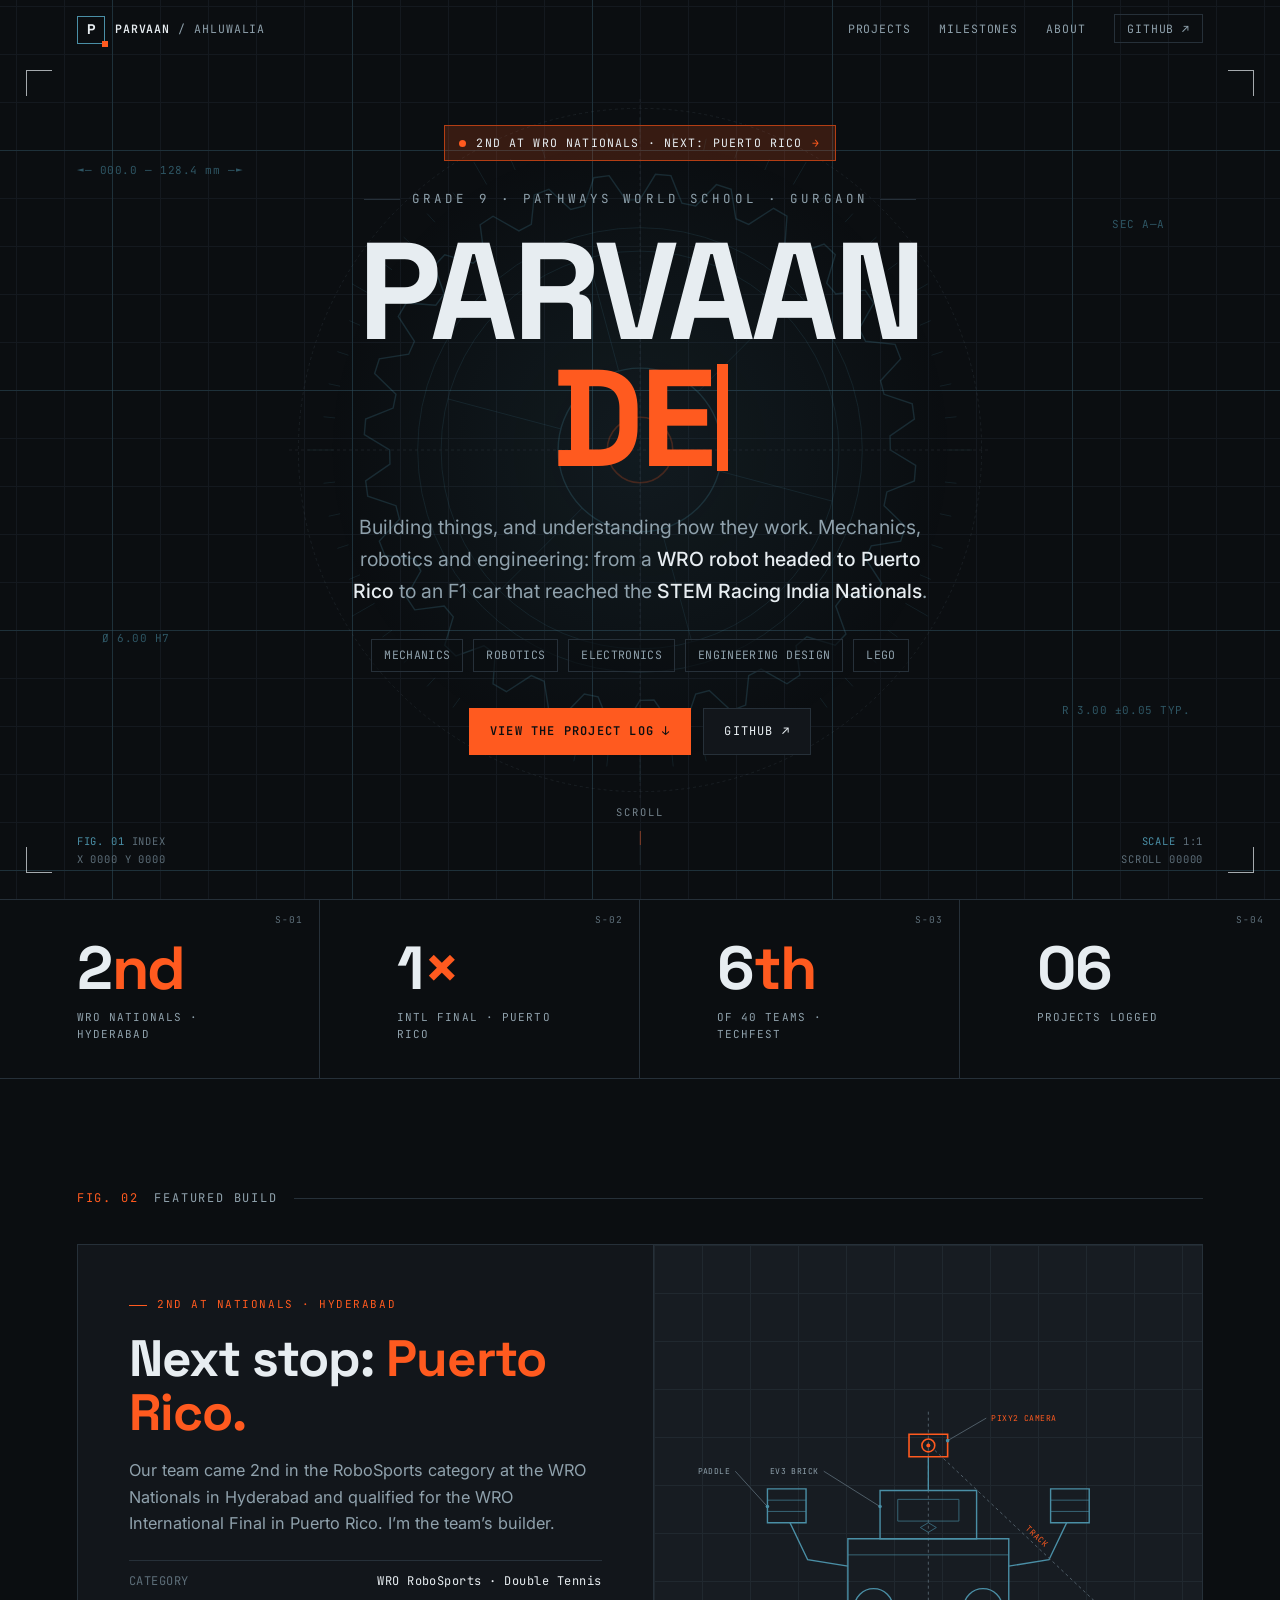
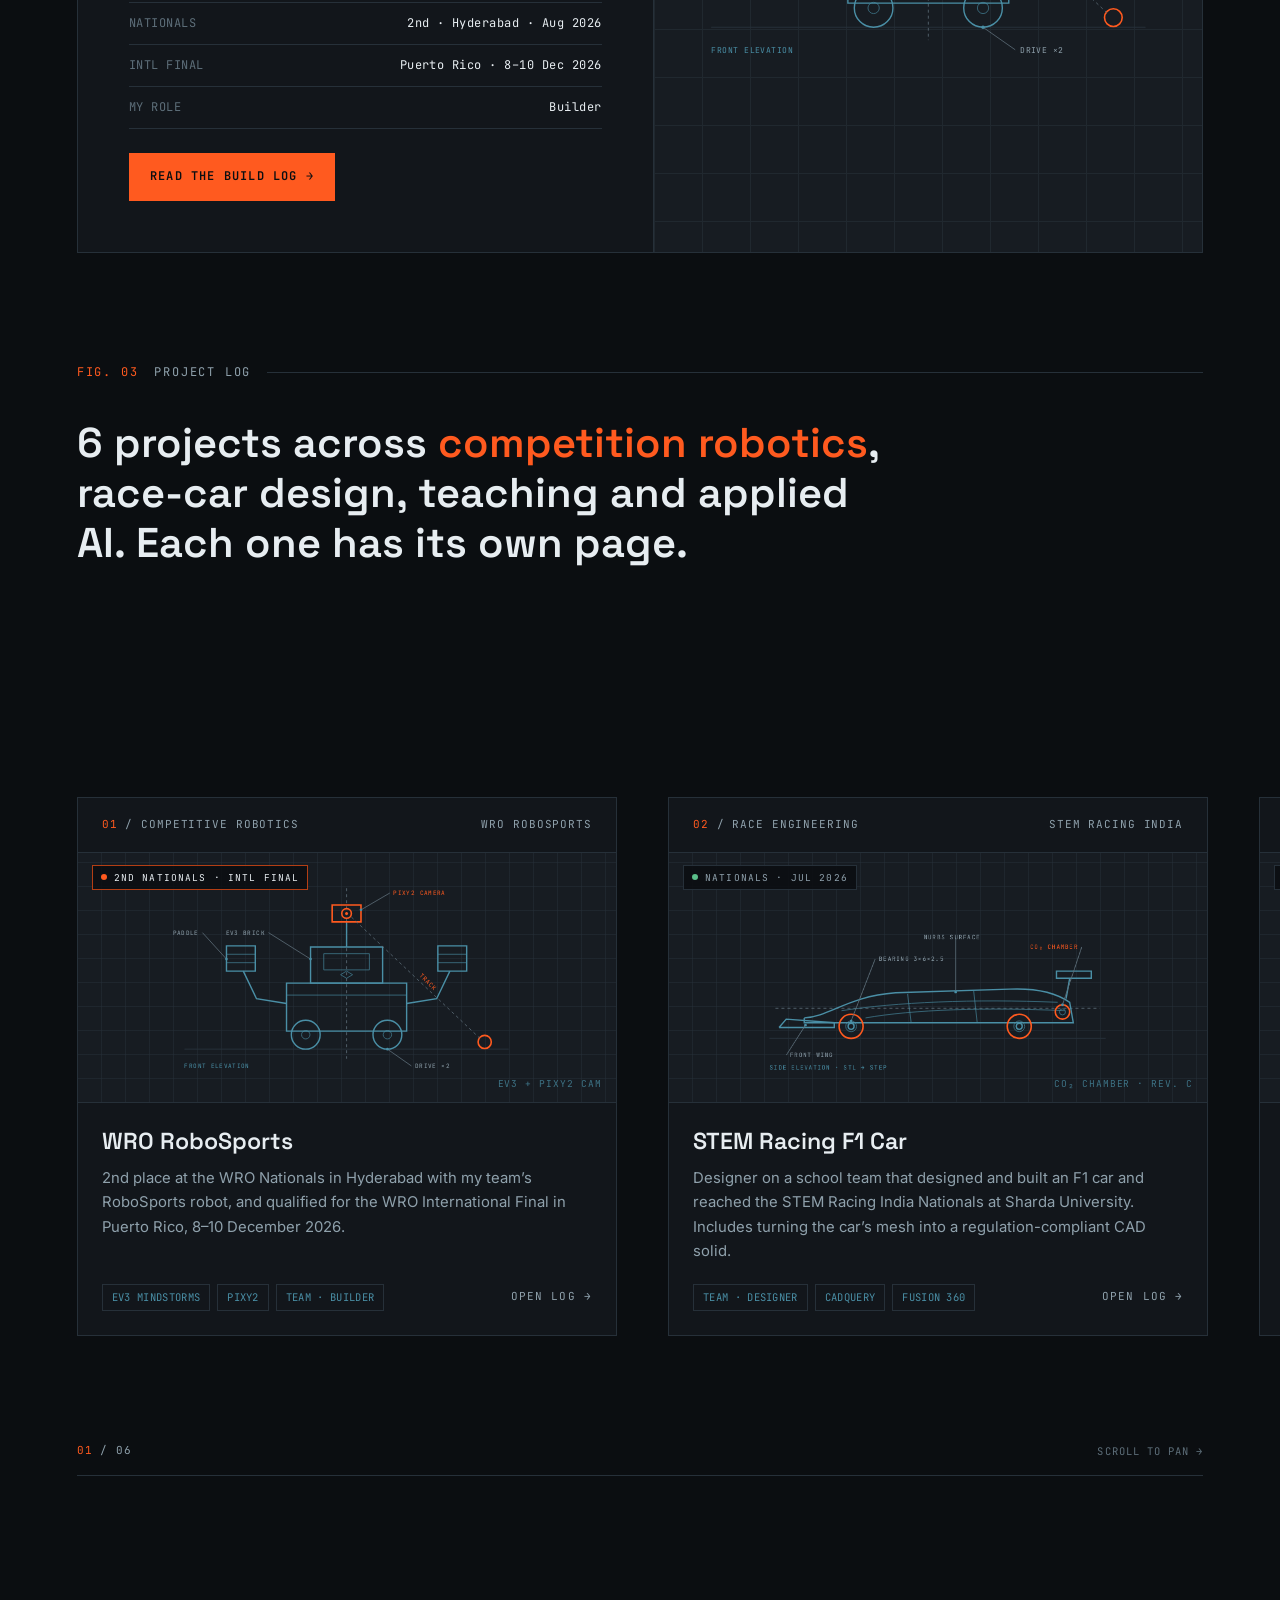
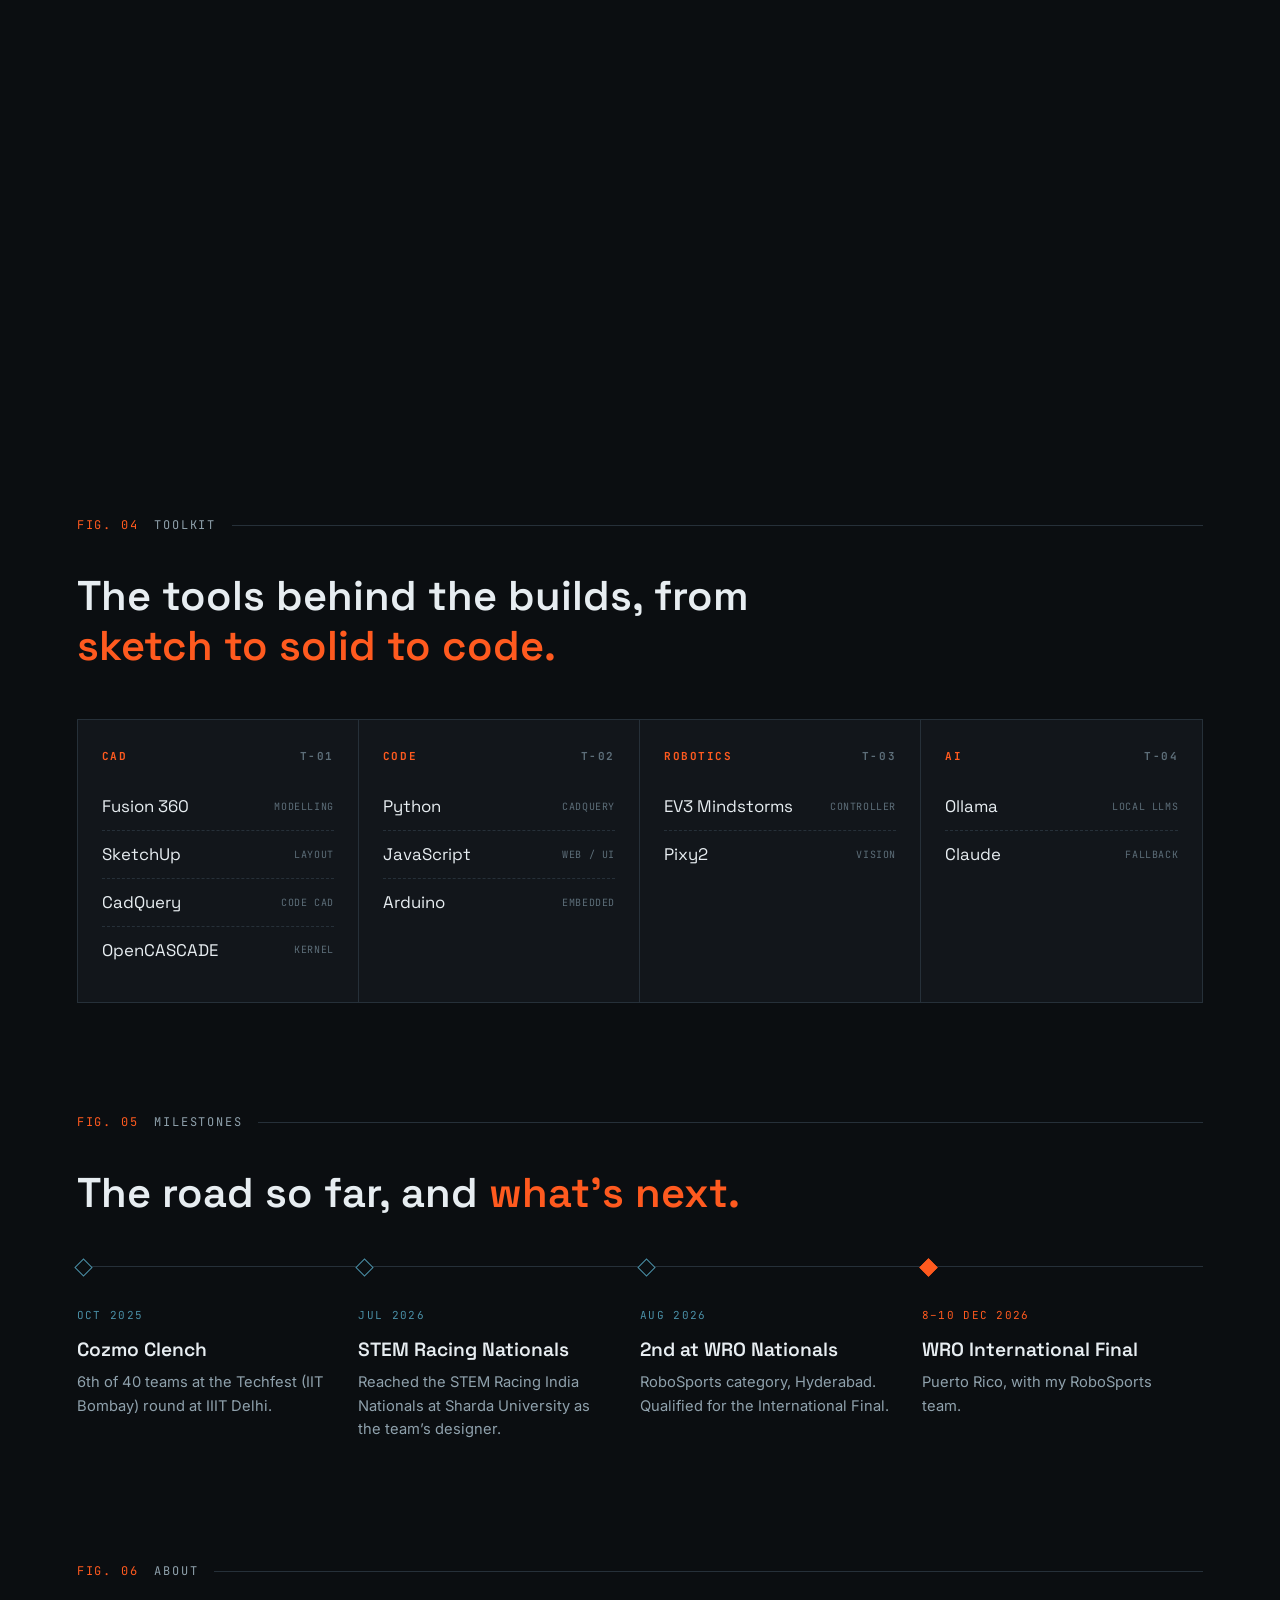
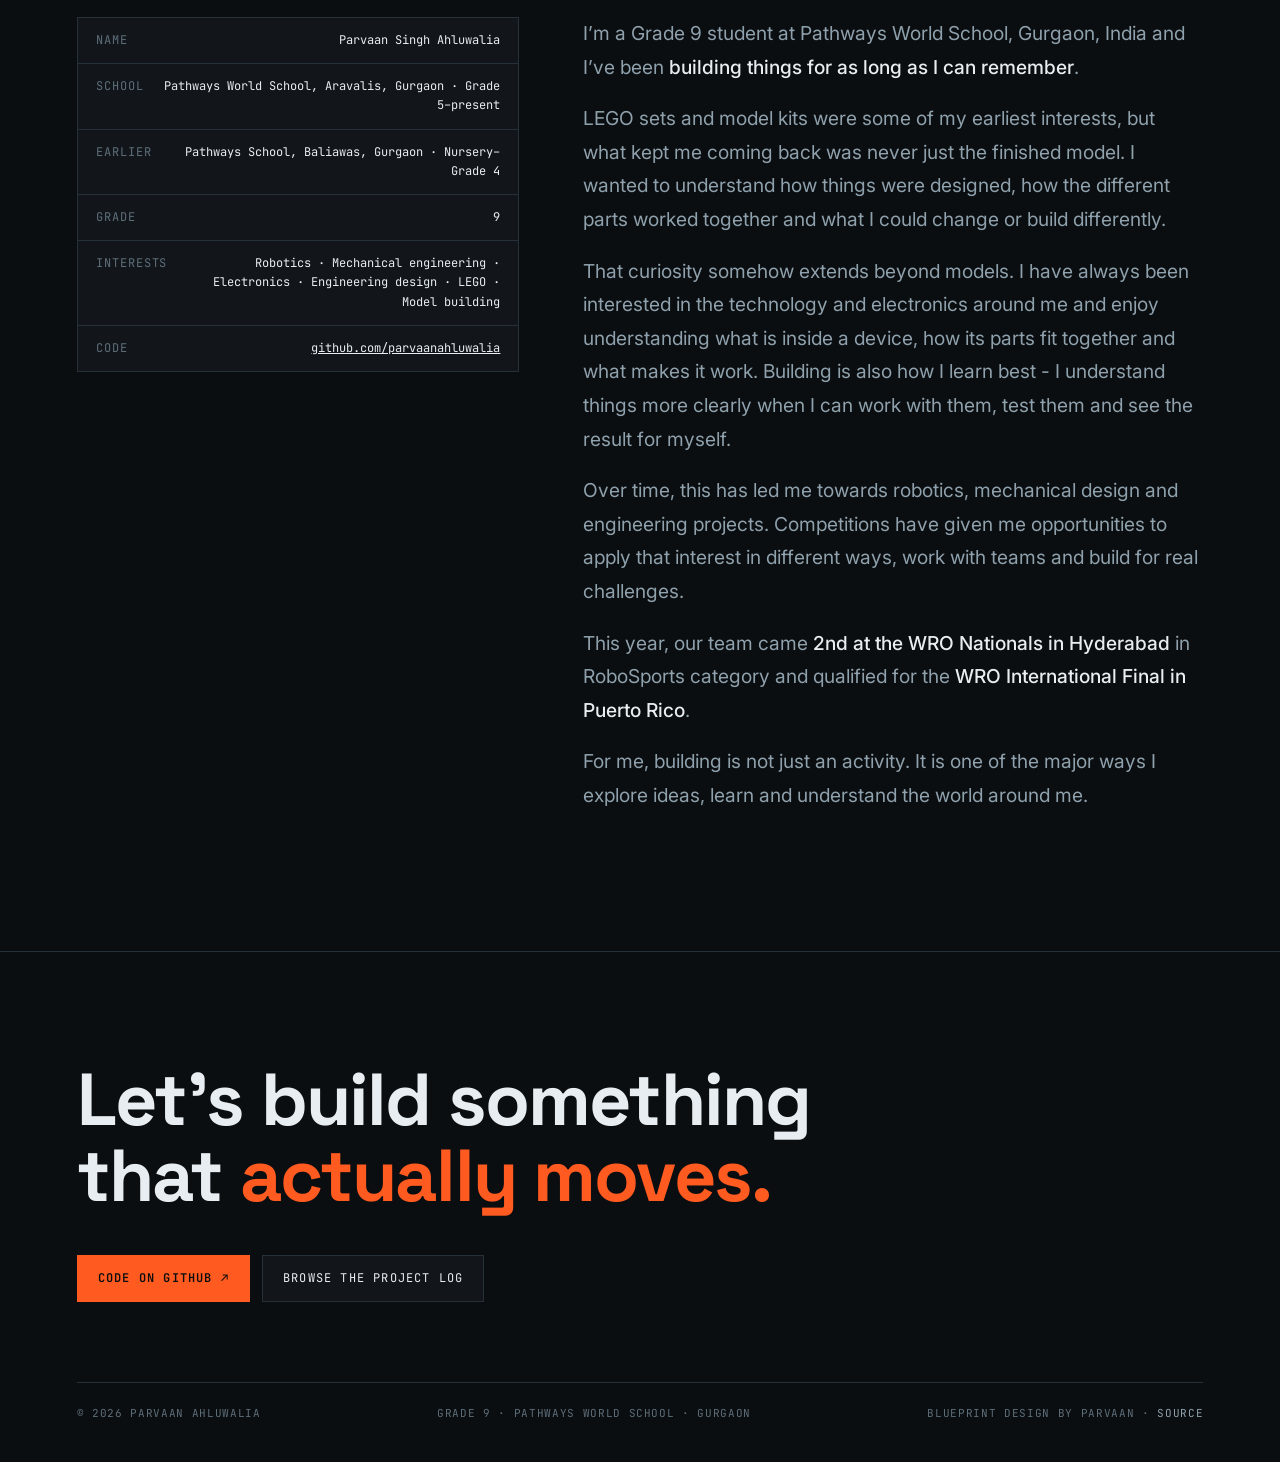
==== commit 21f62cd4: "Add profile: WRO Nationals result, STEM Racing, Cozmo Clench, workshop, education" ====
--- a/index.html
+++ b/index.html
@@ -4,14 +4,14 @@
 <meta charset="UTF-8">
 <meta name="viewport" content="width=device-width, initial-scale=1">
 <title>Parvaan Ahluwalia: Engineering Portfolio</title>
-<meta name="description" content="Parvaan Singh Ahluwalia: Grade 9 robotics and mechanical design portfolio. WRO International Finalist (Dec 2026), F1 in Schools CAD, an electric go-kart and a self-hosted AI assistant.">
+<meta name="description" content="Parvaan Singh Ahluwalia: Grade 9 at Pathways World School, Gurgaon. 2nd at the WRO Nationals and heading to the WRO International Final in Puerto Rico (Dec 2026); STEM Racing India Nationals; robotics and mechanical design projects.">
 <meta name="author" content="Parvaan Singh Ahluwalia">
 <link rel="canonical" href="https://parvaanahluwalia.github.io/">
 <meta name="theme-color" content="#0B0E11">
 <meta property="og:type" content="website">
 <meta property="og:site_name" content="Parvaan Ahluwalia · Engineering Portfolio">
 <meta property="og:title" content="Parvaan Ahluwalia: Engineering Portfolio">
-<meta property="og:description" content="Parvaan Singh Ahluwalia: Grade 9 robotics and mechanical design portfolio. WRO International Finalist (Dec 2026), F1 in Schools CAD, an electric go-kart and a self-hosted AI assistant.">
+<meta property="og:description" content="Parvaan Singh Ahluwalia: Grade 9 at Pathways World School, Gurgaon. 2nd at the WRO Nationals and heading to the WRO International Final in Puerto Rico (Dec 2026); STEM Racing India Nationals; robotics and mechanical design projects.">
 <meta property="og:url" content="https://parvaanahluwalia.github.io/">
 <meta property="og:image" content="https://parvaanahluwalia.github.io/assets/og/home.png">
 <meta property="og:image:width" content="1200">
@@ -19,7 +19,7 @@
 <meta property="og:image:alt" content="Parvaan Ahluwalia: Engineering Portfolio">
 <meta name="twitter:card" content="summary_large_image">
 <meta name="twitter:title" content="Parvaan Ahluwalia: Engineering Portfolio">
-<meta name="twitter:description" content="Parvaan Singh Ahluwalia: Grade 9 robotics and mechanical design portfolio. WRO International Finalist (Dec 2026), F1 in Schools CAD, an electric go-kart and a self-hosted AI assistant.">
+<meta name="twitter:description" content="Parvaan Singh Ahluwalia: Grade 9 at Pathways World School, Gurgaon. 2nd at the WRO Nationals and heading to the WRO International Final in Puerto Rico (Dec 2026); STEM Racing India Nationals; robotics and mechanical design projects.">
 <meta name="twitter:image" content="https://parvaanahluwalia.github.io/assets/og/home.png">
 <link rel="icon" href="assets/favicon.svg" type="image/svg+xml">
 <link rel="preconnect" href="https://fonts.googleapis.com">
@@ -63,11 +63,11 @@
   <div class="dim-line" style="bottom:28%;left:8%">Ø 6.00 H7</div>
   <span class="corner tl"></span><span class="corner tr"></span><span class="corner bl"></span><span class="corner br"></span>
   <div class="hero-content" id="heroContent">
-    <a class="badge" href="projects/wro-robosports/"><span class="dot"></span>WRO International Final · Dec 2026 <span class="arrow">→</span></a>
-    <div class="eyebrow">Grade 9 · IB MYP · Delhi NCR</div>
+    <a class="badge" href="projects/wro-robosports/"><span class="dot"></span>2nd at WRO Nationals · Next: Puerto Rico <span class="arrow">→</span></a>
+    <div class="eyebrow">Grade 9 · Pathways World School · Gurgaon</div>
     <h1>PARVAAN<br><span class="word" id="heroWord" data-words="BUILDS.,DESIGNS.,CODES.,COMPETES.">BUILDS.</span><span class="caret" aria-hidden="true"></span></h1>
-    <p class="hero-sub">Robotics, CAD and embedded systems: from <strong>competition robots</strong> and <strong>F1 in Schools</strong> race cars to an electric go-kart and a <strong>self-hosted AI assistant</strong>.</p>
-    <div class="hero-tags"><span>FUSION 360</span><span>PYTHON</span><span>ARDUINO</span><span>EV3 / PIXY2</span><span>CADQUERY</span></div>
+    <p class="hero-sub">Building things, and understanding how they work. Mechanics, robotics and engineering: from a <strong>WRO robot headed to Puerto Rico</strong> to an F1 car that reached the <strong>STEM Racing India Nationals</strong>.</p>
+    <div class="hero-tags"><span>MECHANICS</span><span>ROBOTICS</span><span>ELECTRONICS</span><span>ENGINEERING DESIGN</span><span>LEGO</span></div>
     <div class="hero-ctas">
       <a class="btn primary" href="#projects">View the project log ↓</a>
       <a class="btn" href="https://github.com/parvaanahluwalia" rel="me noopener" target="_blank">GitHub ↗</a>
@@ -79,24 +79,24 @@
 </section>
 
 <section class="stats" aria-label="At a glance">
-  <div class="stat reveal" data-ref="S-01"><div class="n"><span data-count="5">05</span></div><div class="l">Builds logged</div></div>
-  <div class="stat reveal" data-ref="S-02"><div class="n"><span data-count="1">01</span><span class="u">×</span></div><div class="l">International final</div></div>
-  <div class="stat reveal" data-ref="S-03"><div class="n"><span data-count="2">02</span></div><div class="l">Competition programmes</div></div>
-  <div class="stat reveal" data-ref="S-04"><div class="n"><span data-count="11">11</span><span class="u">+</span></div><div class="l">Tools in the kit</div></div>
+  <div class="stat reveal" data-ref="S-01"><div class="n"><span data-count="2" data-pad="1">2</span><span class="u">nd</span></div><div class="l">WRO Nationals · Hyderabad</div></div>
+  <div class="stat reveal" data-ref="S-02"><div class="n"><span data-count="1" data-pad="1">1</span><span class="u">×</span></div><div class="l">Intl Final · Puerto Rico</div></div>
+  <div class="stat reveal" data-ref="S-03"><div class="n"><span data-count="6" data-pad="1">6</span><span class="u">th</span></div><div class="l">Of 40 teams · Techfest</div></div>
+  <div class="stat reveal" data-ref="S-04"><div class="n"><span data-count="6">06</span></div><div class="l">Projects logged</div></div>
 </section>
 
 <section class="section" aria-labelledby="featured-h">
   <div class="section-label"><span class="num">FIG. 02</span> Featured build</div>
   <div class="feature reveal">
     <div class="feature-copy">
-      <span class="kicker">Competing · Dec 2026</span>
-      <h2 id="featured-h">Going to the WRO <span style="color:var(--accent)">International Final.</span></h2>
-      <p>My RoboSports robot started as an EV3 build. For the 2026 Double Tennis season it gained a Pixy2 camera and new decision logic, so it can track the ball instead of running blind.</p>
+      <span class="kicker">2nd at Nationals · Hyderabad</span>
+      <h2 id="featured-h">Next stop: <span style="color:var(--accent)">Puerto Rico.</span></h2>
+      <p>Our team came 2nd in the RoboSports category at the WRO Nationals in Hyderabad and qualified for the WRO International Final in Puerto Rico. I’m the team’s builder.</p>
       <ul class="spec-list">
-        <li><span>Category</span><span>WRO RoboSports</span></li>
-        <li><span>Game</span><span>Double Tennis · 2026</span></li>
-        <li><span>Controller</span><span>LEGO Mindstorms EV3</span></li>
-        <li><span>Vision</span><span>Pixy2 object tracking</span></li>
+        <li><span>Category</span><span>WRO RoboSports · Double Tennis</span></li>
+        <li><span>Nationals</span><span>2nd · Hyderabad · Aug 2026</span></li>
+        <li><span>Intl Final</span><span>Puerto Rico · 8–10 Dec 2026</span></li>
+        <li><span>My role</span><span>Builder</span></li>
       </ul>
       <a class="btn primary" href="projects/wro-robosports/">Read the build log →</a>
     </div>
@@ -134,13 +134,13 @@
 
 <section class="section" id="projects" aria-labelledby="projects-h">
   <div class="section-label"><span class="num">FIG. 03</span> Project log</div>
-  <h2 class="section-title" id="projects-h">5 builds across <em>competition robotics</em>, CAD compliance, electric drivetrains and applied AI. Each one has its own page.</h2>
+  <h2 class="section-title" id="projects-h">6 projects across <em>competition robotics</em>, race-car design, teaching and applied AI. Each one has its own page.</h2>
   <div class="rail-wrap" id="railWrap">
     <div class="rail-sticky">
       <div class="rail-track" id="railTrack">
       <a class="card" href="projects/wro-robosports/">
         <div class="card-head"><span><span class="id">01</span> / Competitive robotics</span><span>WRO RoboSports</span></div>
-        <div class="card-visual"><span class="status live">International Final · Dec 2026</span><svg class="dwg draw" viewBox="0 0 600 340" role="img" aria-label="Front elevation drawing of the WRO RoboSports robot with Pixy2 camera">
+        <div class="card-visual"><span class="status live">2nd Nationals · Intl Final</span><svg class="dwg draw" viewBox="0 0 600 340" role="img" aria-label="Front elevation drawing of the WRO RoboSports robot with Pixy2 camera">
   <line class="c" x1="300" y1="22" x2="300" y2="306"/>
   <line class="g" x1="30" y1="290" x2="570" y2="290"/>
   <rect class="s" x="200" y="180" width="200" height="80"/>
@@ -170,14 +170,14 @@
   <text x="30" y="322" class="t-l">FRONT ELEVATION</text>
 </svg><span class="glyph-label">EV3 + PIXY2 CAM</span></div>
         <div class="card-body">
-          <h3>WRO RoboSports Bot</h3>
-          <p>An EV3 competition robot rebuilt with a Pixy2 camera for object tracking and sharper decision logic. Heading to the WRO International Final in December 2026.</p>
-          <div class="card-foot"><div class="chips"><span>EV3 MINDSTORMS</span><span>PIXY2</span><span>COMPETITION ROBOTICS</span></div><span class="card-cta">Open log <span class="arr">→</span></span></div>
+          <h3>WRO RoboSports</h3>
+          <p>2nd place at the WRO Nationals in Hyderabad with my team’s RoboSports robot, and qualified for the WRO International Final in Puerto Rico, 8–10 December 2026.</p>
+          <div class="card-foot"><div class="chips"><span>EV3 MINDSTORMS</span><span>PIXY2</span><span>TEAM · BUILDER</span></div><span class="card-cta">Open log <span class="arr">→</span></span></div>
         </div>
       </a>
       <a class="card" href="projects/f1-in-schools/">
         <div class="card-head"><span><span class="id">02</span> / Race engineering</span><span>STEM Racing India</span></div>
-        <div class="card-visual"><span class="status ">CAD + components</span><svg class="dwg draw" viewBox="0 0 600 340" role="img" aria-label="Side elevation drawing of the F1 in Schools race car">
+        <div class="card-visual"><span class="status done">Nationals · Jul 2026</span><svg class="dwg draw" viewBox="0 0 600 340" role="img" aria-label="Side elevation drawing of the F1 in Schools race car">
   <line class="g" x1="20" y1="272" x2="580" y2="272"/>
   <line class="c" x1="30" y1="222" x2="570" y2="222"/>
   <path class="s" d="M78 238 C 120 236 150 202 230 196 L 420 190 C 468 188 500 198 520 212 L 526 246 L 78 246 Z"/>
@@ -198,13 +198,82 @@
   <text x="20" y="324" class="t-l">SIDE ELEVATION · STL → STEP</text>
 </svg><span class="glyph-label">CO₂ CHAMBER · REV. C</span></div>
         <div class="card-body">
-          <h3>F1 in Schools Race Car</h3>
-          <p>Converted a competition car’s STL into a regulation-compliant STEP solid with CadQuery and OpenCASCADE, and chose its bearings from the hub geometry.</p>
-          <div class="card-foot"><div class="chips"><span>CADQUERY</span><span>OPENCASCADE</span><span>FUSION 360</span></div><span class="card-cta">Open log <span class="arr">→</span></span></div>
+          <h3>STEM Racing F1 Car</h3>
+          <p>Designer on a school team that designed and built an F1 car and reached the STEM Racing India Nationals at Sharda University. Includes turning the car’s mesh into a regulation-compliant CAD solid.</p>
+          <div class="card-foot"><div class="chips"><span>TEAM · DESIGNER</span><span>CADQUERY</span><span>FUSION 360</span></div><span class="card-cta">Open log <span class="arr">→</span></span></div>
+        </div>
+      </a>
+      <a class="card" href="projects/cozmo-clench/">
+        <div class="card-head"><span><span class="id">03</span> / Competitive robotics</span><span>Techfest · IIT Bombay</span></div>
+        <div class="card-visual"><span class="status done">6th of 40 · Oct 2025</span><svg class="dwg draw" viewBox="0 0 600 340" role="img" aria-label="Control schematic for the Cozmo Clench project">
+  <line class="c" x1="300" y1="30" x2="300" y2="310"/>
+  <rect class="s" x="238" y="112" width="124" height="116"/>
+  <rect class="s2" x="258" y="132" width="84" height="76"/>
+  <circle class="lf" cx="250" cy="124" r="3"/>
+  <line class="s2" x1="222" y1="128" x2="238" y2="128"/><line class="s2" x1="362" y1="128" x2="378" y2="128"/><line class="s2" x1="222" y1="146" x2="238" y2="146"/><line class="s2" x1="362" y1="146" x2="378" y2="146"/><line class="s2" x1="222" y1="164" x2="238" y2="164"/><line class="s2" x1="362" y1="164" x2="378" y2="164"/><line class="s2" x1="222" y1="182" x2="238" y2="182"/><line class="s2" x1="362" y1="182" x2="378" y2="182"/><line class="s2" x1="222" y1="200" x2="238" y2="200"/><line class="s2" x1="362" y1="200" x2="378" y2="200"/><line class="s2" x1="222" y1="218" x2="238" y2="218"/><line class="s2" x1="362" y1="218" x2="378" y2="218"/>
+  <path class="a" d="M170 120 L118 170 L170 220"/>
+  <path class="a" d="M430 120 L482 170 L430 220"/>
+  <line class="s" x1="378" y1="146" x2="420" y2="146"/>
+  <line class="s" x1="180" y1="194" x2="222" y2="194"/>
+  <text x="300" y="175" text-anchor="middle" class="t-l">MCU</text>
+  <path class="d" d="M300 112 L300 60"/><circle class="lf" cx="300" cy="112" r="2.2"/><text x="294" y="63.5" text-anchor="middle" class="">CONTROLLER</text>
+  <path class="d" d="M482 170 L520 260"/><circle class="lf" cx="482" cy="170" r="2.2"/><text x="514" y="263.5" text-anchor="end" class="t-a">CODE</text>
+  <text x="20" y="324" class="t-l">CONTROL SCHEMATIC · 2025</text>
+</svg><span class="glyph-label">CONTROL SCHEMATIC</span></div>
+        <div class="card-body">
+          <h3>Cozmo Clench</h3>
+          <p>A four-member team build for Techfest, IIT Bombay: the bot, the track and the code. 6th out of 40 teams at the round held at IIIT Delhi.</p>
+          <div class="card-foot"><div class="chips"><span>TEAM OF 4</span><span>CODING</span><span>TECHFEST</span></div><span class="card-cta">Open log <span class="arr">→</span></span></div>
+        </div>
+      </a>
+      <a class="card" href="projects/robotics-workshop/">
+        <div class="card-head"><span><span class="id">04</span> / Teaching</span><span>Pathways World School</span></div>
+        <div class="card-visual"><span class="status done">Led · 2023–24</span><svg class="dwg draw" viewBox="0 0 600 340" role="img" aria-label="Plan drawing of a 2 by 4 building brick for the robotics and design workshop">
+  <line class="c" x1="300" y1="40" x2="300" y2="300"/>
+  <line class="c" x1="150" y1="155" x2="450" y2="155"/>
+  <rect class="s" x="193" y="95" width="214" height="120" rx="4"/>
+  <rect class="s2" x="203" y="105" width="194" height="100" rx="2"/>
+  <circle class="s" cx="220.0" cy="125" r="17"/><circle class="s2" cx="220.0" cy="125" r="10"/><circle class="s" cx="220.0" cy="185" r="17"/><circle class="s2" cx="220.0" cy="185" r="10"/><circle class="s" cx="273.3" cy="125" r="17"/><circle class="s2" cx="273.3" cy="125" r="10"/><circle class="s" cx="273.3" cy="185" r="17"/><circle class="s2" cx="273.3" cy="185" r="10"/><circle class="s" cx="326.6" cy="125" r="17"/><circle class="s2" cx="326.6" cy="125" r="10"/><circle class="s" cx="326.6" cy="185" r="17"/><circle class="s2" cx="326.6" cy="185" r="10"/><circle class="s" cx="379.9" cy="125" r="17"/><circle class="s2" cx="379.9" cy="125" r="10"/><circle class="s" cx="379.9" cy="185" r="17"/><circle class="s2" cx="379.9" cy="185" r="10"/>
+  <path class="a" d="M193 250 L407 250 M193 244 L193 256 M407 244 L407 256"/>
+  <text x="300" y="270" text-anchor="middle" class="t-a">4 × STUD</text>
+  <path class="a" d="M440 95 L440 215 M434 95 L446 95 M434 215 L446 215"/>
+  <text x="452" y="158" class="t-a">2 × STUD</text>
+  <path class="d" d="M220 125 L140 70"/><circle class="lf" cx="220" cy="125" r="2.2"/><text x="134" y="73.5" text-anchor="end" class="">STUD</text>
+  <path class="d" d="M407 200 L470 300"/><circle class="lf" cx="407" cy="200" r="2.2"/><text x="476" y="303.5" text-anchor="start" class="">BUILD YOUR OWN</text>
+  <text x="20" y="324" class="t-l">BRICK PLAN · GRADE 6 WORKSHOP</text>
+</svg><span class="glyph-label">GRADE 6 · LEGO</span></div>
+        <div class="card-body">
+          <h3>Robotics & Design Workshop</h3>
+          <p>A robotics and design workshop I planned and ran on my own for Grade 6 students at school, ending with them building their own LEGO projects.</p>
+          <div class="card-foot"><div class="chips"><span>TEACHING</span><span>ROBOTICS</span><span>DESIGN</span><span>LEGO</span></div><span class="card-cta">Open log <span class="arr">→</span></span></div>
+        </div>
+      </a>
+      <a class="card" href="projects/jarvis/">
+        <div class="card-head"><span><span class="id">05</span> / Applied AI</span><span>Self-hosted</span></div>
+        <div class="card-visual"><span class="status done">Built · iterating</span><svg class="dwg draw" viewBox="0 0 600 340" role="img" aria-label="System diagram of the J.A.R.V.I.S. assistant">
+  <circle class="c" cx="300" cy="160" r="140"/>
+  <circle class="s2" cx="300" cy="160" r="112"/>
+  <circle class="s2" cx="300" cy="160" r="74"/>
+  <circle class="s" cx="300" cy="160" r="34"/>
+  <line class="s2" x1="300" y1="160" x2="300.0" y2="48.0"/><line class="s2" x1="300" y1="160" x2="343.5" y2="100.1"/><line class="s2" x1="300" y1="160" x2="406.5" y2="125.4"/><line class="s2" x1="300" y1="160" x2="370.4" y2="182.9"/><line class="s2" x1="300" y1="160" x2="365.8" y2="250.6"/><line class="s2" x1="300" y1="160" x2="300.0" y2="234.0"/><line class="s2" x1="300" y1="160" x2="234.2" y2="250.6"/><line class="s2" x1="300" y1="160" x2="229.6" y2="182.9"/><line class="s2" x1="300" y1="160" x2="193.5" y2="125.4"/><line class="s2" x1="300" y1="160" x2="256.5" y2="100.1"/>
+  <circle class="a" cx="300.0" cy="48.0" r="5"/><circle class="s" cx="343.5" cy="100.1" r="3.5"/><circle class="s" cx="406.5" cy="125.4" r="5"/><circle class="s" cx="370.4" cy="182.9" r="3.5"/><circle class="a" cx="365.8" cy="250.6" r="5"/><circle class="s" cx="300.0" cy="234.0" r="3.5"/><circle class="s" cx="234.2" cy="250.6" r="5"/><circle class="s" cx="229.6" cy="182.9" r="3.5"/><circle class="s" cx="193.5" cy="125.4" r="5"/><circle class="s" cx="256.5" cy="100.1" r="3.5"/>
+  <circle class="af" cx="300" cy="160" r="9"/>
+  <path class="a" d="M100 300 L104 300.0 L108 299.9 L112 299.9 L116 299.8 L120 299.8 L124 299.9 L128 300.0 L132 300.2 L136 300.3 L140 300.5 L144 300.6 L148 300.5 L152 300.3 L156 300.0 L160 299.5 L164 299.0 L168 298.6 L172 298.4 L176 298.5 L180 299.1 L184 300.1 L188 301.3 L192 302.5 L196 303.4 L200 303.7 L204 303.2 L208 301.9 L212 299.8 L216 297.4 L220 295.1 L224 293.5 L228 293.1 L232 294.2 L236 296.7 L240 300.4 L244 304.4 L248 308.0 L252 310.2 L256 310.5 L260 308.6 L264 304.6 L268 299.4 L272 293.9 L276 289.4 L280 286.9 L284 287.0 L288 289.8 L292 294.7 L296 300.8 L300 306.8 L304 311.4 L308 313.7 L312 313.2 L316 310.0 L320 305.0 L324 299.1 L328 293.7 L332 289.9 L336 288.3 L340 289.1 L344 292.0 L348 296.2 L352 300.7 L356 304.7 L360 307.3 L364 308.2 L368 307.4 L372 305.2 L376 302.4 L380 299.5 L384 297.1 L388 295.7 L392 295.4 L396 295.9 L400 297.2 L404 298.8 L408 300.3 L412 301.4 L416 302.1 L420 302.2 L424 301.8 L428 301.2 L432 300.5 L436 299.9 L440 299.4 L444 299.2 L448 299.2 L452 299.3 L456 299.6 L460 299.8 L464 300.0 L468 300.2 L472 300.3 L476 300.3 L480 300.2 L484 300.1 L488 300.0 L492 300.0 L496 299.9 L500 299.9"/>
+  <path class="d" d="M300 48 L180 22"/><circle class="lf" cx="300" cy="48" r="2.2"/><text x="174" y="25.5" text-anchor="end" class="t-a">LOCAL MODELS — OLLAMA</text>
+  <path class="d" d="M406 196 L446 238"/><circle class="lf" cx="406" cy="196" r="2.2"/><text x="452" y="241.5" text-anchor="start" class="">FALLBACK — CLAUDE</text>
+  <path class="d" d="M370 103 L460 70"/><circle class="lf" cx="370" cy="103" r="2.2"/><text x="466" y="73.5" text-anchor="start" class="">MEMORY BANK</text>
+  <path class="d" d="M194 196 L120 230"/><circle class="lf" cx="194" cy="196" r="2.2"/><text x="114" y="233.5" text-anchor="end" class="">STL GENERATION</text>
+  <text x="300" y="330" text-anchor="middle">VOICE I/O</text>
+  <text x="20" y="330" class="t-l">SYSTEM DIAGRAM</text>
+</svg><span class="glyph-label">LOCAL INFERENCE · OLLAMA</span></div>
+        <div class="card-body">
+          <h3>J.A.R.V.I.S. Assistant</h3>
+          <p>A self-hosted AI assistant in a single HTML file: 3D particle UI, voice in and out, local Ollama models with Claude as fallback, STL generation and a persistent memory.</p>
+          <div class="card-foot"><div class="chips"><span>OLLAMA</span><span>VOICE I/O</span><span>3D PARTICLES</span></div><span class="card-cta">Open log <span class="arr">→</span></span></div>
         </div>
       </a>
       <a class="card" href="projects/ev-go-kart/">
-        <div class="card-head"><span><span class="id">03</span> / Electric vehicle</span><span>Personal build</span></div>
+        <div class="card-head"><span><span class="id">06</span> / Electric vehicle</span><span>Personal build</span></div>
         <div class="card-visual"><span class="status wip">Design + sourcing</span><svg class="dwg draw" viewBox="0 0 600 340" role="img" aria-label="Plan view drawing of the electric go-kart layout">
   <line class="c" x1="40" y1="170" x2="560" y2="170"/>
   <path class="s" d="M130 120 L170 92 L440 92 L460 110 L460 230 L440 248 L170 248 L130 220 Z"/>
@@ -233,55 +302,8 @@
           <div class="card-foot"><div class="chips"><span>SKETCHUP</span><span>BOM PLANNING</span><span>ELECTRIC DRIVETRAIN</span></div><span class="card-cta">Open log <span class="arr">→</span></span></div>
         </div>
       </a>
-      <a class="card" href="projects/jarvis/">
-        <div class="card-head"><span><span class="id">04</span> / Applied AI</span><span>Self-hosted</span></div>
-        <div class="card-visual"><span class="status done">Built · iterating</span><svg class="dwg draw" viewBox="0 0 600 340" role="img" aria-label="System diagram of the J.A.R.V.I.S. assistant">
-  <circle class="c" cx="300" cy="160" r="140"/>
-  <circle class="s2" cx="300" cy="160" r="112"/>
-  <circle class="s2" cx="300" cy="160" r="74"/>
-  <circle class="s" cx="300" cy="160" r="34"/>
-  <line class="s2" x1="300" y1="160" x2="300.0" y2="48.0"/><line class="s2" x1="300" y1="160" x2="343.5" y2="100.1"/><line class="s2" x1="300" y1="160" x2="406.5" y2="125.4"/><line class="s2" x1="300" y1="160" x2="370.4" y2="182.9"/><line class="s2" x1="300" y1="160" x2="365.8" y2="250.6"/><line class="s2" x1="300" y1="160" x2="300.0" y2="234.0"/><line class="s2" x1="300" y1="160" x2="234.2" y2="250.6"/><line class="s2" x1="300" y1="160" x2="229.6" y2="182.9"/><line class="s2" x1="300" y1="160" x2="193.5" y2="125.4"/><line class="s2" x1="300" y1="160" x2="256.5" y2="100.1"/>
-  <circle class="a" cx="300.0" cy="48.0" r="5"/><circle class="s" cx="343.5" cy="100.1" r="3.5"/><circle class="s" cx="406.5" cy="125.4" r="5"/><circle class="s" cx="370.4" cy="182.9" r="3.5"/><circle class="a" cx="365.8" cy="250.6" r="5"/><circle class="s" cx="300.0" cy="234.0" r="3.5"/><circle class="s" cx="234.2" cy="250.6" r="5"/><circle class="s" cx="229.6" cy="182.9" r="3.5"/><circle class="s" cx="193.5" cy="125.4" r="5"/><circle class="s" cx="256.5" cy="100.1" r="3.5"/>
-  <circle class="af" cx="300" cy="160" r="9"/>
-  <path class="a" d="M100 300 L104 300.0 L108 299.9 L112 299.9 L116 299.8 L120 299.8 L124 299.9 L128 300.0 L132 300.2 L136 300.3 L140 300.5 L144 300.6 L148 300.5 L152 300.3 L156 300.0 L160 299.5 L164 299.0 L168 298.6 L172 298.4 L176 298.5 L180 299.1 L184 300.1 L188 301.3 L192 302.5 L196 303.4 L200 303.7 L204 303.2 L208 301.9 L212 299.8 L216 297.4 L220 295.1 L224 293.5 L228 293.1 L232 294.2 L236 296.7 L240 300.4 L244 304.4 L248 308.0 L252 310.2 L256 310.5 L260 308.6 L264 304.6 L268 299.4 L272 293.9 L276 289.4 L280 286.9 L284 287.0 L288 289.8 L292 294.7 L296 300.8 L300 306.8 L304 311.4 L308 313.7 L312 313.2 L316 310.0 L320 305.0 L324 299.1 L328 293.7 L332 289.9 L336 288.3 L340 289.1 L344 292.0 L348 296.2 L352 300.7 L356 304.7 L360 307.3 L364 308.2 L368 307.4 L372 305.2 L376 302.4 L380 299.5 L384 297.1 L388 295.7 L392 295.4 L396 295.9 L400 297.2 L404 298.8 L408 300.3 L412 301.4 L416 302.1 L420 302.2 L424 301.8 L428 301.2 L432 300.5 L436 299.9 L440 299.4 L444 299.2 L448 299.2 L452 299.3 L456 299.6 L460 299.8 L464 300.0 L468 300.2 L472 300.3 L476 300.3 L480 300.2 L484 300.1 L488 300.0 L492 300.0 L496 299.9 L500 299.9"/>
-  <path class="d" d="M300 48 L180 22"/><circle class="lf" cx="300" cy="48" r="2.2"/><text x="174" y="25.5" text-anchor="end" class="t-a">LOCAL MODELS — OLLAMA</text>
-  <path class="d" d="M406 196 L446 238"/><circle class="lf" cx="406" cy="196" r="2.2"/><text x="452" y="241.5" text-anchor="start" class="">FALLBACK — CLAUDE</text>
-  <path class="d" d="M370 103 L460 70"/><circle class="lf" cx="370" cy="103" r="2.2"/><text x="466" y="73.5" text-anchor="start" class="">MEMORY BANK</text>
-  <path class="d" d="M194 196 L120 230"/><circle class="lf" cx="194" cy="196" r="2.2"/><text x="114" y="233.5" text-anchor="end" class="">STL GENERATION</text>
-  <text x="300" y="330" text-anchor="middle">VOICE I/O</text>
-  <text x="20" y="330" class="t-l">SYSTEM DIAGRAM</text>
-</svg><span class="glyph-label">LOCAL INFERENCE · OLLAMA</span></div>
-        <div class="card-body">
-          <h3>J.A.R.V.I.S. Assistant</h3>
-          <p>A self-hosted AI assistant in a single HTML file: 3D particle UI, voice in and out, local Ollama models with Claude as fallback, STL generation and a persistent memory.</p>
-          <div class="card-foot"><div class="chips"><span>OLLAMA</span><span>VOICE I/O</span><span>3D PARTICLES</span></div><span class="card-cta">Open log <span class="arr">→</span></span></div>
-        </div>
-      </a>
-      <a class="card" href="projects/cozmo-clench/">
-        <div class="card-head"><span><span class="id">05</span> / Robotics</span><span>2025</span></div>
-        <div class="card-visual"><span class="status done">Completed · 2025</span><svg class="dwg draw" viewBox="0 0 600 340" role="img" aria-label="Control schematic for the Cozmo Clench project">
-  <line class="c" x1="300" y1="30" x2="300" y2="310"/>
-  <rect class="s" x="238" y="112" width="124" height="116"/>
-  <rect class="s2" x="258" y="132" width="84" height="76"/>
-  <circle class="lf" cx="250" cy="124" r="3"/>
-  <line class="s2" x1="222" y1="128" x2="238" y2="128"/><line class="s2" x1="362" y1="128" x2="378" y2="128"/><line class="s2" x1="222" y1="146" x2="238" y2="146"/><line class="s2" x1="362" y1="146" x2="378" y2="146"/><line class="s2" x1="222" y1="164" x2="238" y2="164"/><line class="s2" x1="362" y1="164" x2="378" y2="164"/><line class="s2" x1="222" y1="182" x2="238" y2="182"/><line class="s2" x1="362" y1="182" x2="378" y2="182"/><line class="s2" x1="222" y1="200" x2="238" y2="200"/><line class="s2" x1="362" y1="200" x2="378" y2="200"/><line class="s2" x1="222" y1="218" x2="238" y2="218"/><line class="s2" x1="362" y1="218" x2="378" y2="218"/>
-  <path class="a" d="M170 120 L118 170 L170 220"/>
-  <path class="a" d="M430 120 L482 170 L430 220"/>
-  <line class="s" x1="378" y1="146" x2="420" y2="146"/>
-  <line class="s" x1="180" y1="194" x2="222" y2="194"/>
-  <text x="300" y="175" text-anchor="middle" class="t-l">MCU</text>
-  <path class="d" d="M300 112 L300 60"/><circle class="lf" cx="300" cy="112" r="2.2"/><text x="294" y="63.5" text-anchor="middle" class="">CONTROLLER</text>
-  <path class="d" d="M482 170 L520 260"/><circle class="lf" cx="482" cy="170" r="2.2"/><text x="514" y="263.5" text-anchor="end" class="t-a">CODE</text>
-  <text x="20" y="324" class="t-l">CONTROL SCHEMATIC · 2025</text>
-</svg><span class="glyph-label">CONTROL SCHEMATIC</span></div>
-        <div class="card-body">
-          <h3>Cozmo Clench</h3>
-          <p>A 2025 robotics project where I wrote the code that brought the robot to life.</p>
-          <div class="card-foot"><div class="chips"><span>ROBOTICS</span><span>CODING</span></div><span class="card-cta">Open log <span class="arr">→</span></span></div>
-        </div>
-      </a>
       </div>
-      <div class="rail-counter" id="railCounter"><span class="accent">01</span> / 05</div>
+      <div class="rail-counter" id="railCounter"><span class="accent">01</span> / 06</div>
       <div class="rail-hint">Scroll to pan →</div>
       <div class="rail-progress"><div class="rail-progress-fill" id="railFill"></div></div>
     </div>
@@ -298,10 +320,10 @@
   <div class="section-label"><span class="num">FIG. 05</span> Milestones</div>
   <h2 class="section-title" id="ms-h">The road so far, and <em>what’s next.</em></h2>
   <ol class="timeline">
-    <li class="reveal"><span class="when">2025</span><h3>Cozmo Clench</h3><p>Wrote the code for a robotics project.</p></li>
-    <li class="reveal"><span class="when">2026 season</span><h3>Double Tennis robot</h3><p>Added Pixy2 vision and new decision logic to the WRO robot.</p></li>
-    <li class="reveal"><span class="when">Oct 2026</span><h3>This site goes live</h3><p>Built from my own blueprint design concept.</p></li>
-    <li class="reveal next"><span class="when">Dec 2026</span><h3>WRO International Final</h3><p>Competing with my RoboSports team.</p></li>
+    <li class="reveal"><span class="when">Oct 2025</span><h3>Cozmo Clench</h3><p>6th of 40 teams at the Techfest (IIT Bombay) round at IIIT Delhi.</p></li>
+    <li class="reveal"><span class="when">Jul 2026</span><h3>STEM Racing Nationals</h3><p>Reached the STEM Racing India Nationals at Sharda University as the team’s designer.</p></li>
+    <li class="reveal"><span class="when">Aug 2026</span><h3>2nd at WRO Nationals</h3><p>RoboSports category, Hyderabad. Qualified for the International Final.</p></li>
+    <li class="reveal next"><span class="when">8–10 Dec 2026</span><h3>WRO International Final</h3><p>Puerto Rico, with my RoboSports team.</p></li>
   </ol>
 </section>
 
@@ -310,17 +332,20 @@
   <div class="about">
     <div class="about-card reveal">
       <div class="row"><span>Name</span><span>Parvaan Singh Ahluwalia</span></div>
-      <div class="row"><span>Programme</span><span>IB MYP · Grade 9</span></div>
-      <div class="row"><span>Base</span><span>Delhi NCR, India</span></div>
-      <div class="row"><span>Focus</span><span>Robotics · Mechanical design</span></div>
-      <div class="row"><span>Competing</span><span>WRO RoboSports</span></div>
+      <div class="row"><span>School</span><span>Pathways World School, Aravalis, Gurgaon · Grade 5–present</span></div>
+      <div class="row"><span>Earlier</span><span>Pathways School, Baliawas, Gurgaon · Nursery–Grade 4</span></div>
+      <div class="row"><span>Grade</span><span>9</span></div>
+      <div class="row"><span>Interests</span><span>Robotics · Mechanical engineering · Electronics · Engineering design · LEGO · Model building</span></div>
       <div class="row"><span>Code</span><span><a href="https://github.com/parvaanahluwalia" rel="me noopener" target="_blank">github.com/parvaanahluwalia</a></span></div>
     </div>
     <div class="about-copy reveal">
       <h2 class="sr-only" id="about-h">About Parvaan</h2>
-      <p>I’m Parvaan, a Grade 9 student in the IB Middle Years Programme. I like problems where the answer has to <strong>physically work</strong>: a robot that has to find the ball, a car that has to pass the rules, a kart that has to carry a driver.</p>
-      <p>Most of my projects start in CAD (Fusion 360, SketchUp, or code-driven CAD with CadQuery) and end with something I can test. Lately I’ve been pulling <strong>AI into the loop</strong> too, running models locally on my own machine.</p>
-      <p>This site is my logbook. Every project has its own page: what I built, the decisions behind it, and what comes next.</p>
+      <p>I’m a Grade 9 student at Pathways World School, Gurgaon, India and I’ve been <strong>building things for as long as I can remember</strong>.</p>
+      <p>LEGO sets and model kits were some of my earliest interests, but what kept me coming back was never just the finished model. I wanted to understand how things were designed, how the different parts worked together and what I could change or build differently.</p>
+      <p>That curiosity somehow extends beyond models. I have always been interested in the technology and electronics around me and enjoy understanding what is inside a device, how its parts fit together and what makes it work. Building is also how I learn best - I understand things more clearly when I can work with them, test them and see the result for myself.</p>
+      <p>Over time, this has led me towards robotics, mechanical design and engineering projects. Competitions have given me opportunities to apply that interest in different ways, work with teams and build for real challenges.</p>
+      <p>This year, our team came <strong>2nd at the WRO Nationals in Hyderabad</strong> in RoboSports category and qualified for the <strong>WRO International Final in Puerto Rico</strong>.</p>
+      <p>For me, building is not just an activity. It is one of the major ways I explore ideas, learn and understand the world around me.</p>
     </div>
   </div>
 </section>
@@ -333,7 +358,7 @@
   </div>
   <div class="footer-meta">
     <span>© <span data-year>2026</span> Parvaan Ahluwalia</span>
-    <span>Grade 9 · IB MYP · Delhi NCR</span>
+    <span>Grade 9 · Pathways World School · Gurgaon</span>
     <span>Blueprint design by Parvaan · <a href="https://github.com/parvaanahluwalia/parvaanahluwalia.github.io" rel="noopener" target="_blank">Source</a></span>
   </div>
 </footer>
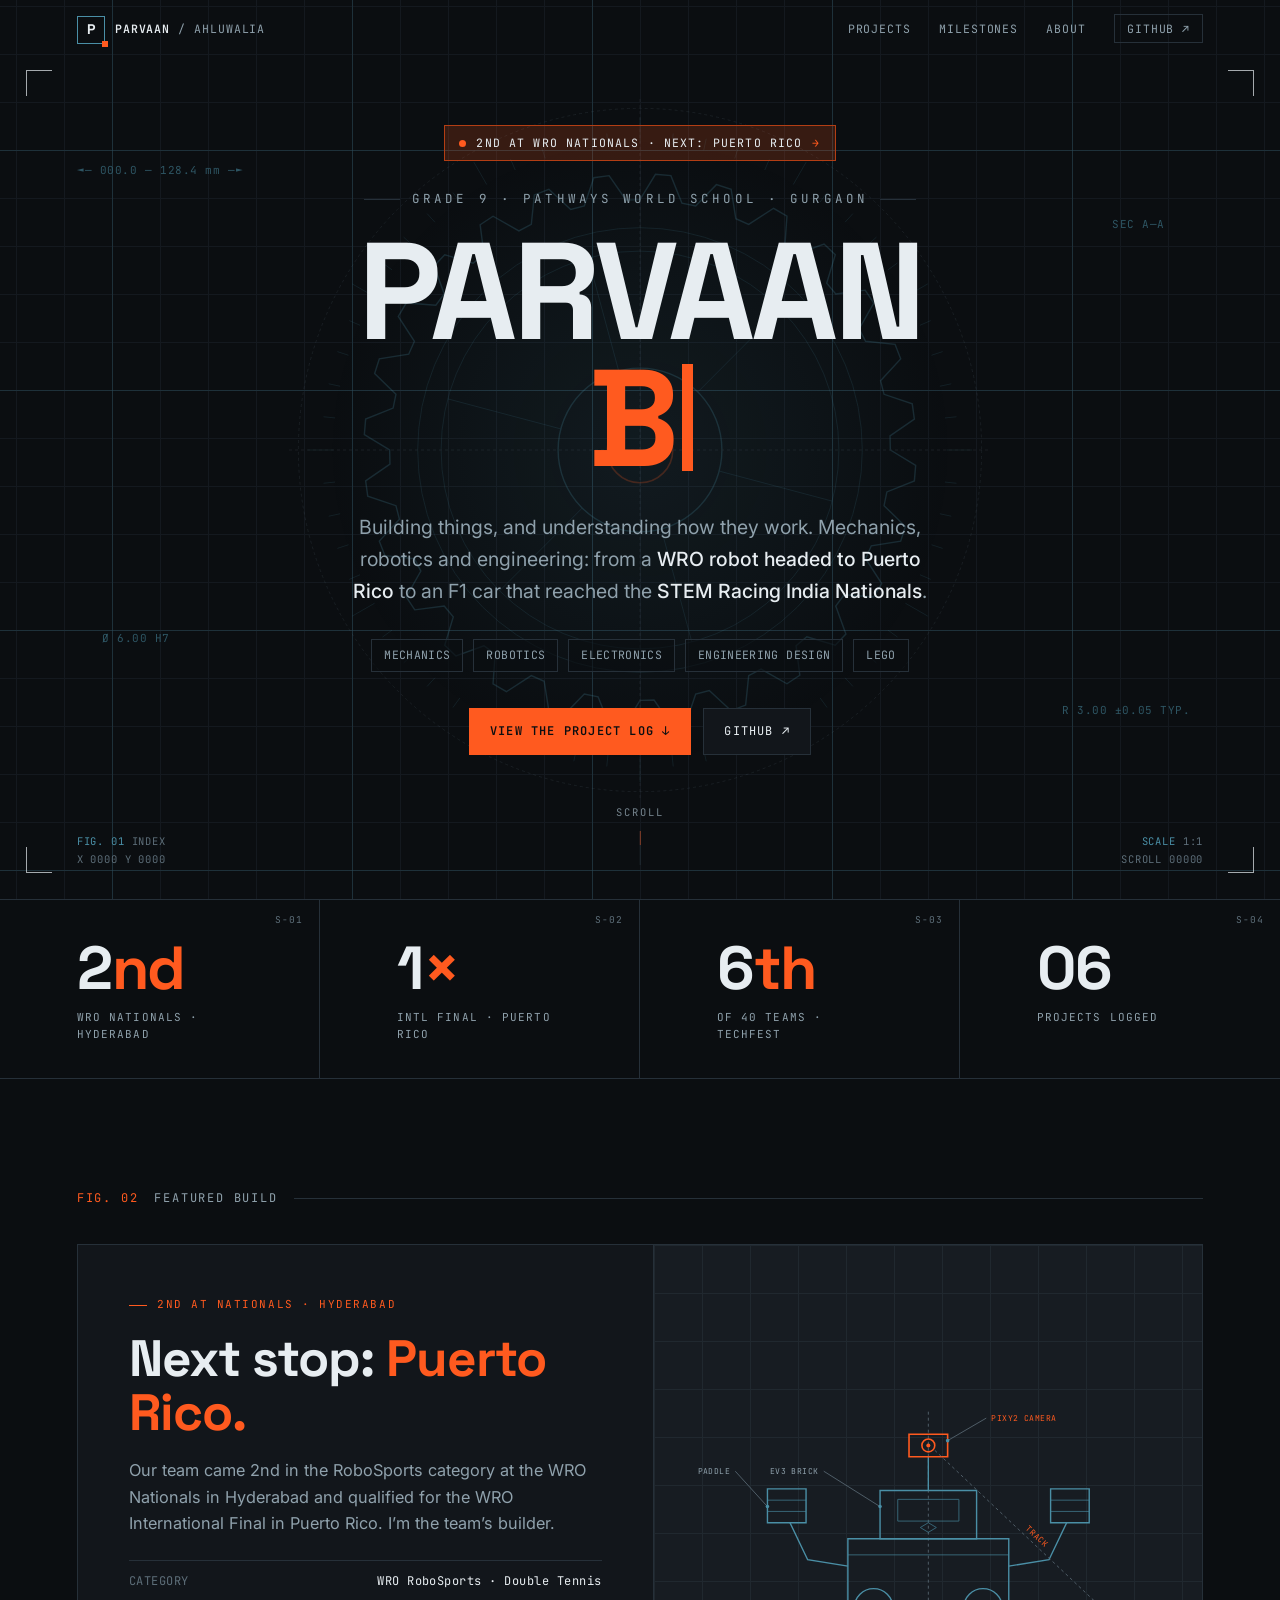
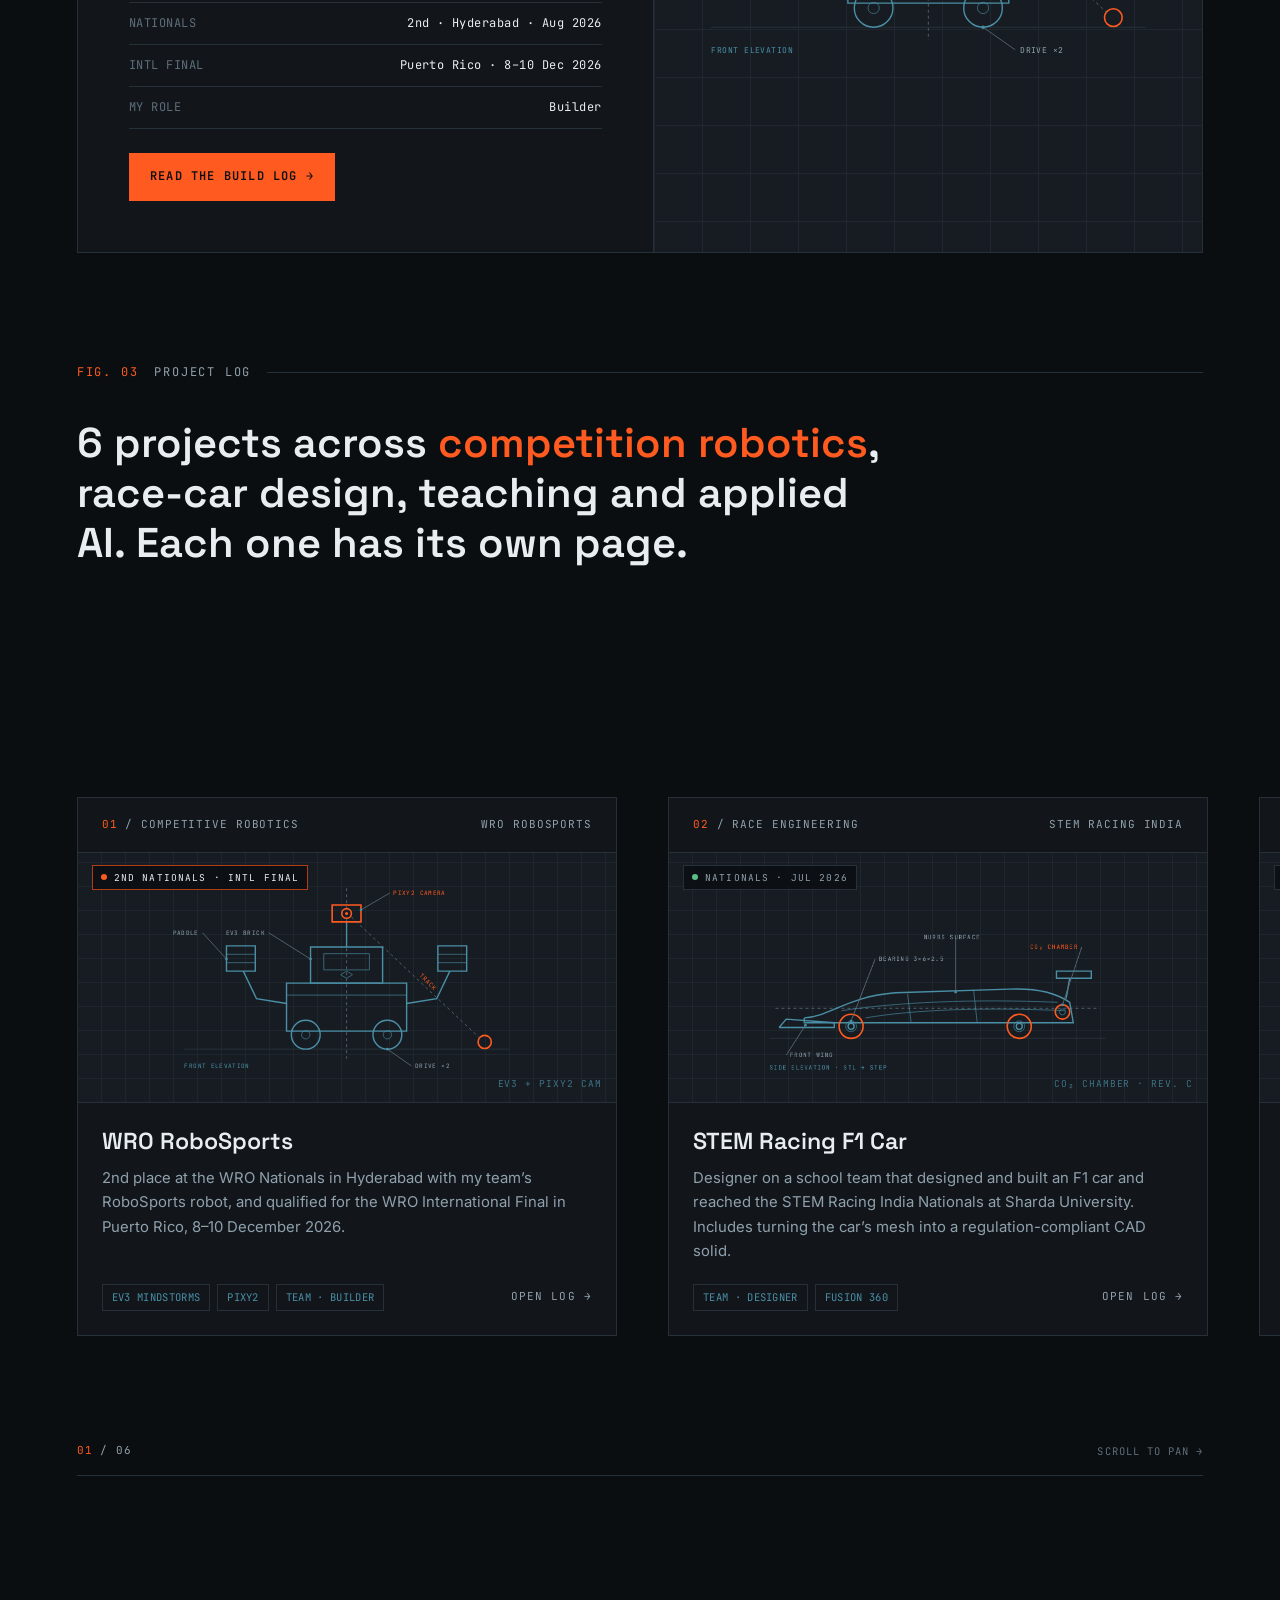
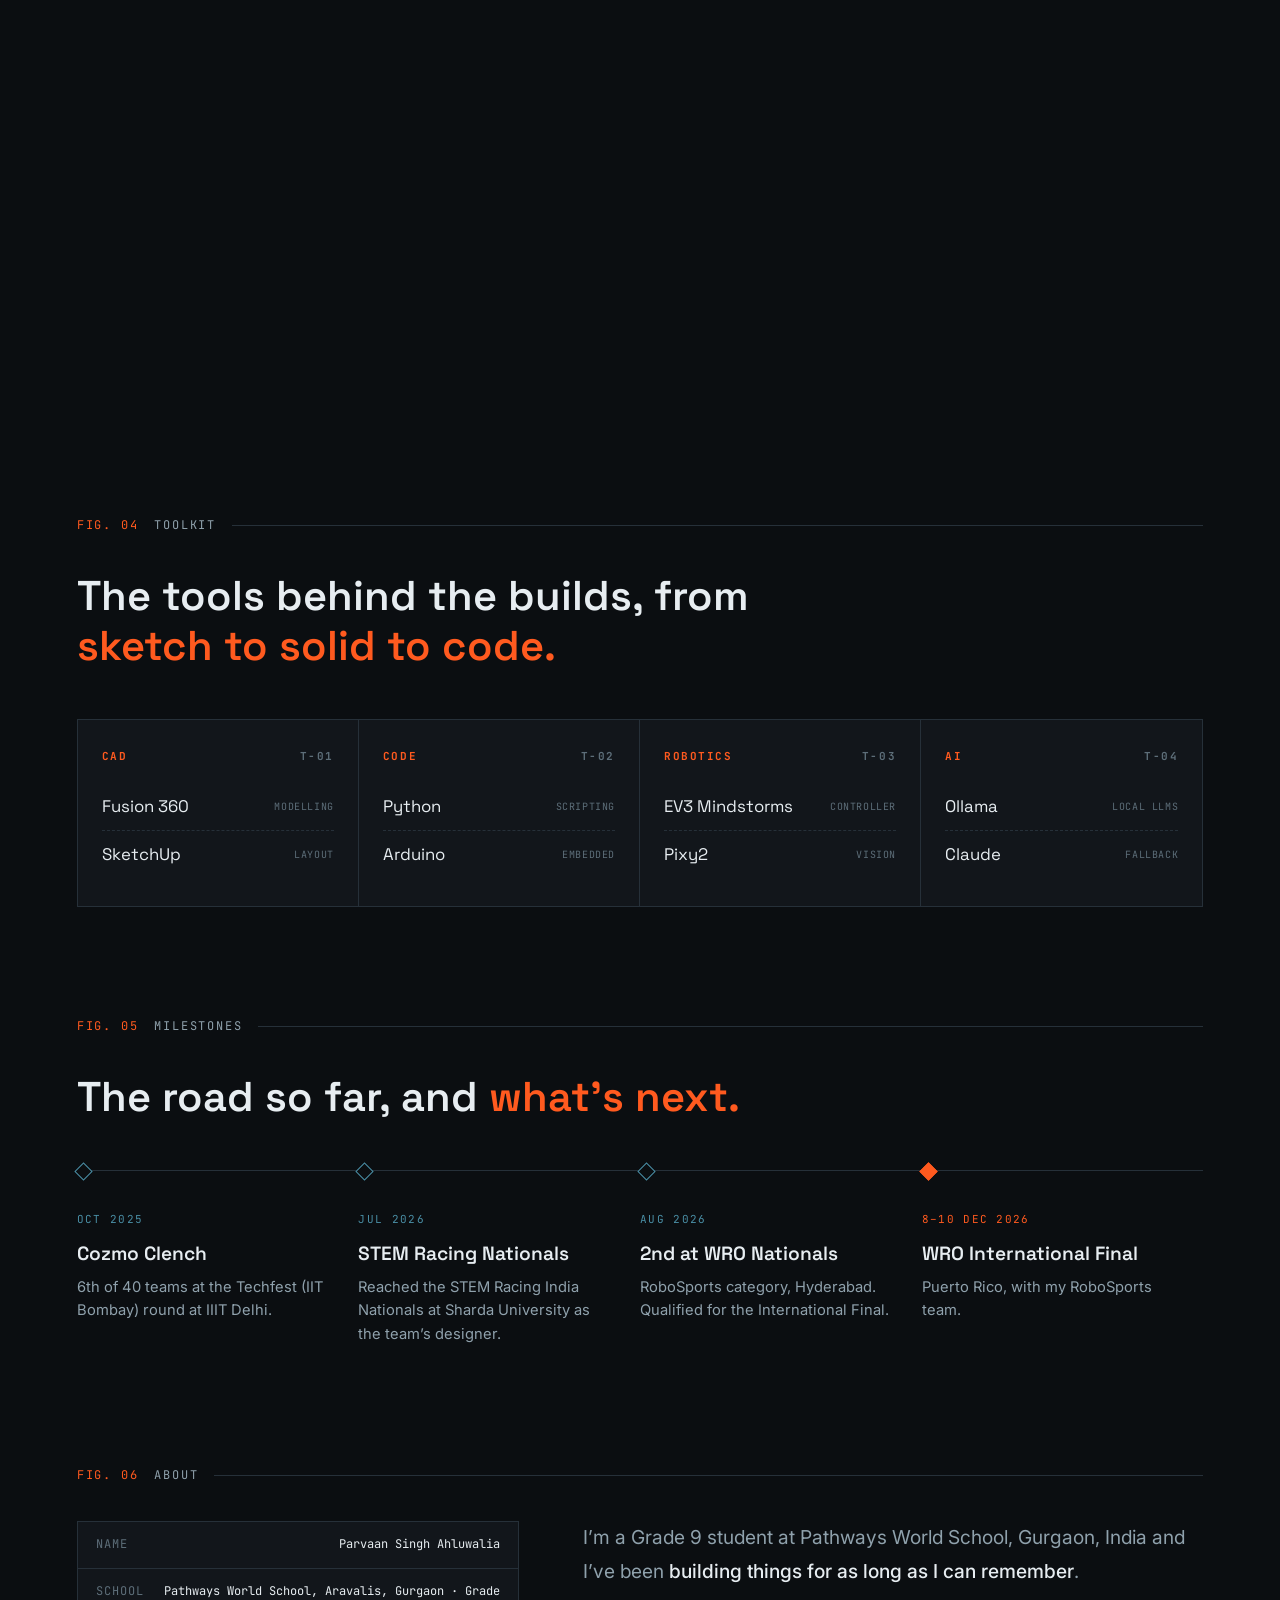
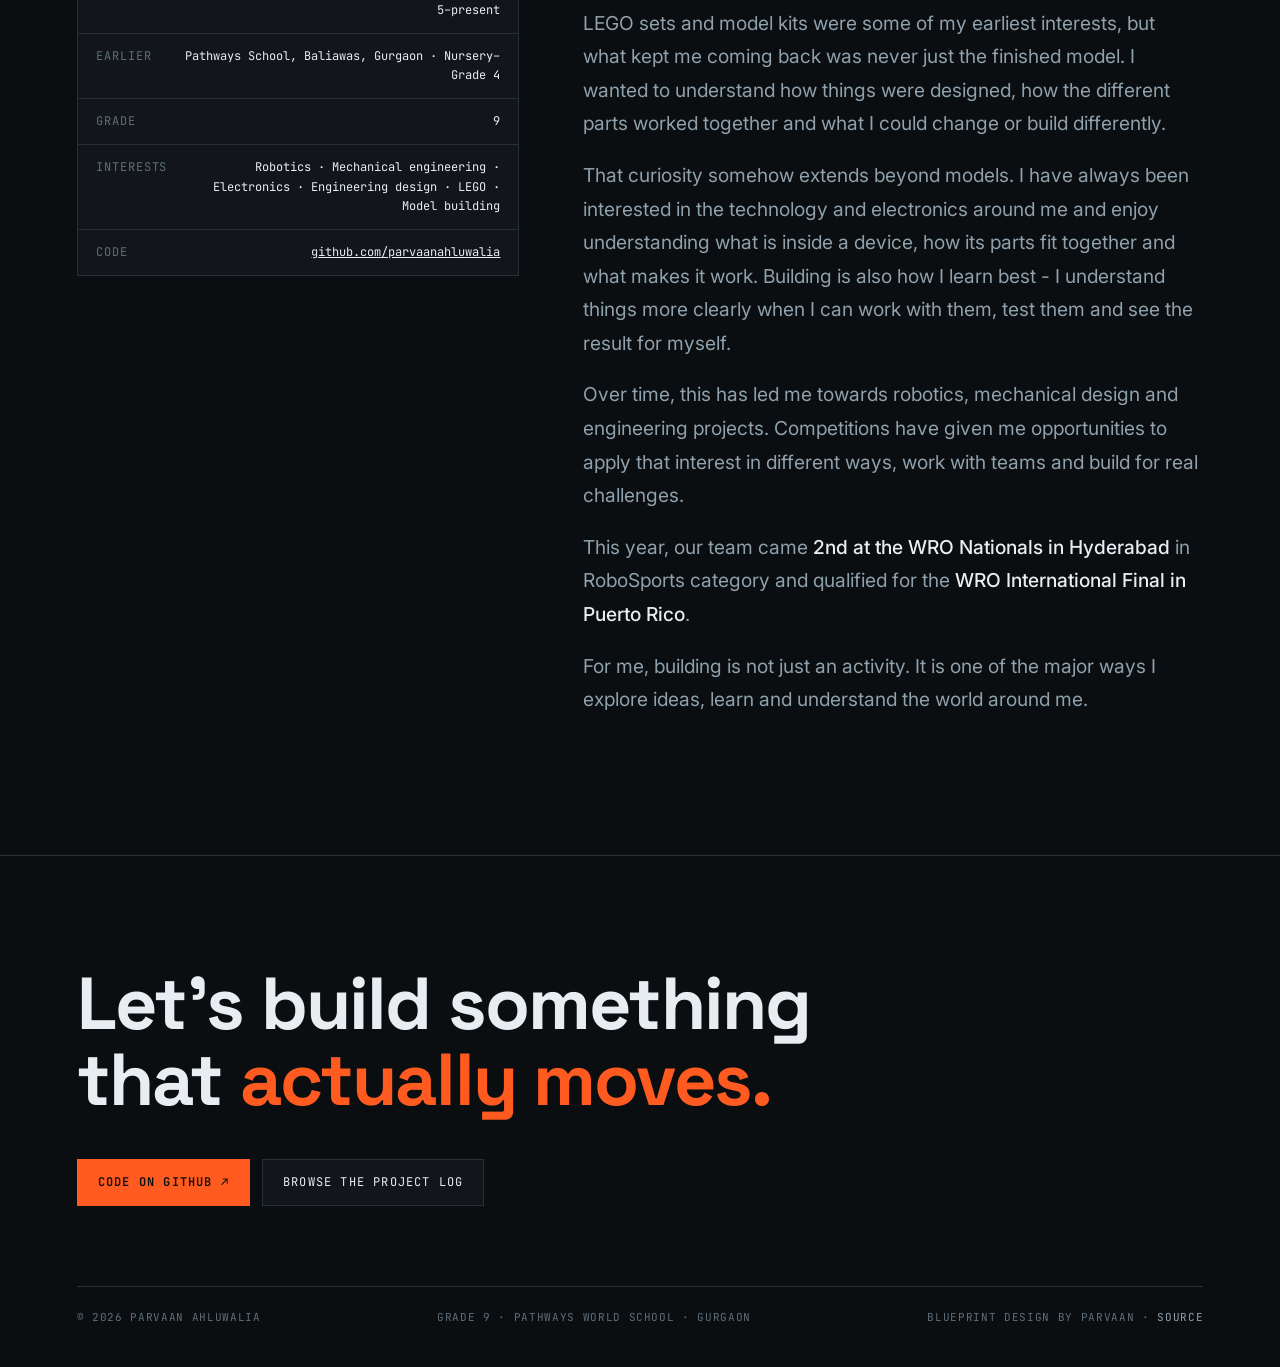
==== commit bedd3b35: "Remove CadQuery, OpenCASCADE and JavaScript from skills" ====
--- a/index.html
+++ b/index.html
@@ -6,27 +6,27 @@
 <title>Parvaan Ahluwalia: Engineering Portfolio</title>
 <meta name="description" content="Parvaan Singh Ahluwalia: Grade 9 at Pathways World School, Gurgaon. 2nd at the WRO Nationals and heading to the WRO International Final in Puerto Rico (Dec 2026); STEM Racing India Nationals; robotics and mechanical design projects.">
 <meta name="author" content="Parvaan Singh Ahluwalia">
-<link rel="canonical" href="https://parvaanahluwalia.github.io/">
+<link rel="canonical" href="https://parvaanahluwalia.com/">
 <meta name="theme-color" content="#0B0E11">
 <meta property="og:type" content="website">
 <meta property="og:site_name" content="Parvaan Ahluwalia · Engineering Portfolio">
 <meta property="og:title" content="Parvaan Ahluwalia: Engineering Portfolio">
 <meta property="og:description" content="Parvaan Singh Ahluwalia: Grade 9 at Pathways World School, Gurgaon. 2nd at the WRO Nationals and heading to the WRO International Final in Puerto Rico (Dec 2026); STEM Racing India Nationals; robotics and mechanical design projects.">
-<meta property="og:url" content="https://parvaanahluwalia.github.io/">
-<meta property="og:image" content="https://parvaanahluwalia.github.io/assets/og/home.png">
+<meta property="og:url" content="https://parvaanahluwalia.com/">
+<meta property="og:image" content="https://parvaanahluwalia.com/assets/og/home.png">
 <meta property="og:image:width" content="1200">
 <meta property="og:image:height" content="630">
 <meta property="og:image:alt" content="Parvaan Ahluwalia: Engineering Portfolio">
 <meta name="twitter:card" content="summary_large_image">
 <meta name="twitter:title" content="Parvaan Ahluwalia: Engineering Portfolio">
 <meta name="twitter:description" content="Parvaan Singh Ahluwalia: Grade 9 at Pathways World School, Gurgaon. 2nd at the WRO Nationals and heading to the WRO International Final in Puerto Rico (Dec 2026); STEM Racing India Nationals; robotics and mechanical design projects.">
-<meta name="twitter:image" content="https://parvaanahluwalia.github.io/assets/og/home.png">
+<meta name="twitter:image" content="https://parvaanahluwalia.com/assets/og/home.png">
 <link rel="icon" href="assets/favicon.svg" type="image/svg+xml">
 <link rel="preconnect" href="https://fonts.googleapis.com">
 <link rel="preconnect" href="https://fonts.gstatic.com" crossorigin>
 <link href="https://fonts.googleapis.com/css2?family=Space+Grotesk:wght@500;600;700&family=JetBrains+Mono:wght@400;500;600&family=Inter:wght@400;500;600&display=swap" rel="stylesheet">
 <link rel="stylesheet" href="assets/css/site.css">
-<script type="application/ld+json">{"@context": "https://schema.org", "@type": "Person", "name": "Parvaan Singh Ahluwalia", "url": "https://parvaanahluwalia.github.io/", "sameAs": ["https://github.com/parvaanahluwalia"], "knowsAbout": ["Robotics", "Mechanical design", "CAD", "Embedded systems", "Applied AI"]}</script>
+<script type="application/ld+json">{"@context": "https://schema.org", "@type": "Person", "name": "Parvaan Singh Ahluwalia", "url": "https://parvaanahluwalia.com/", "sameAs": ["https://github.com/parvaanahluwalia"], "knowsAbout": ["Robotics", "Mechanical design", "CAD", "Embedded systems", "Applied AI"]}</script>
 </head>
 <body>
 <a class="skip" href="#main">Skip to content</a>
@@ -200,7 +200,7 @@
         <div class="card-body">
           <h3>STEM Racing F1 Car</h3>
           <p>Designer on a school team that designed and built an F1 car and reached the STEM Racing India Nationals at Sharda University. Includes turning the car’s mesh into a regulation-compliant CAD solid.</p>
-          <div class="card-foot"><div class="chips"><span>TEAM · DESIGNER</span><span>CADQUERY</span><span>FUSION 360</span></div><span class="card-cta">Open log <span class="arr">→</span></span></div>
+          <div class="card-foot"><div class="chips"><span>TEAM · DESIGNER</span><span>FUSION 360</span></div><span class="card-cta">Open log <span class="arr">→</span></span></div>
         </div>
       </a>
       <a class="card" href="projects/cozmo-clench/">
@@ -313,7 +313,7 @@
 <section class="section" aria-labelledby="kit-h">
   <div class="section-label"><span class="num">FIG. 04</span> Toolkit</div>
   <h2 class="section-title" id="kit-h">The tools behind the builds, from <em>sketch to solid to code.</em></h2>
-  <div class="toolkit"><div class="tk reveal"><h3>CAD<span>T-01</span></h3><ul><li>Fusion 360<small>Modelling</small></li><li>SketchUp<small>Layout</small></li><li>CadQuery<small>Code CAD</small></li><li>OpenCASCADE<small>Kernel</small></li></ul></div><div class="tk reveal"><h3>Code<span>T-02</span></h3><ul><li>Python<small>CadQuery</small></li><li>JavaScript<small>Web / UI</small></li><li>Arduino<small>Embedded</small></li></ul></div><div class="tk reveal"><h3>Robotics<span>T-03</span></h3><ul><li>EV3 Mindstorms<small>Controller</small></li><li>Pixy2<small>Vision</small></li></ul></div><div class="tk reveal"><h3>AI<span>T-04</span></h3><ul><li>Ollama<small>Local LLMs</small></li><li>Claude<small>Fallback</small></li></ul></div></div>
+  <div class="toolkit"><div class="tk reveal"><h3>CAD<span>T-01</span></h3><ul><li>Fusion 360<small>Modelling</small></li><li>SketchUp<small>Layout</small></li></ul></div><div class="tk reveal"><h3>Code<span>T-02</span></h3><ul><li>Python<small>Scripting</small></li><li>Arduino<small>Embedded</small></li></ul></div><div class="tk reveal"><h3>Robotics<span>T-03</span></h3><ul><li>EV3 Mindstorms<small>Controller</small></li><li>Pixy2<small>Vision</small></li></ul></div><div class="tk reveal"><h3>AI<span>T-04</span></h3><ul><li>Ollama<small>Local LLMs</small></li><li>Claude<small>Fallback</small></li></ul></div></div>
 </section>
 
 <section class="section" id="milestones" aria-labelledby="ms-h">
